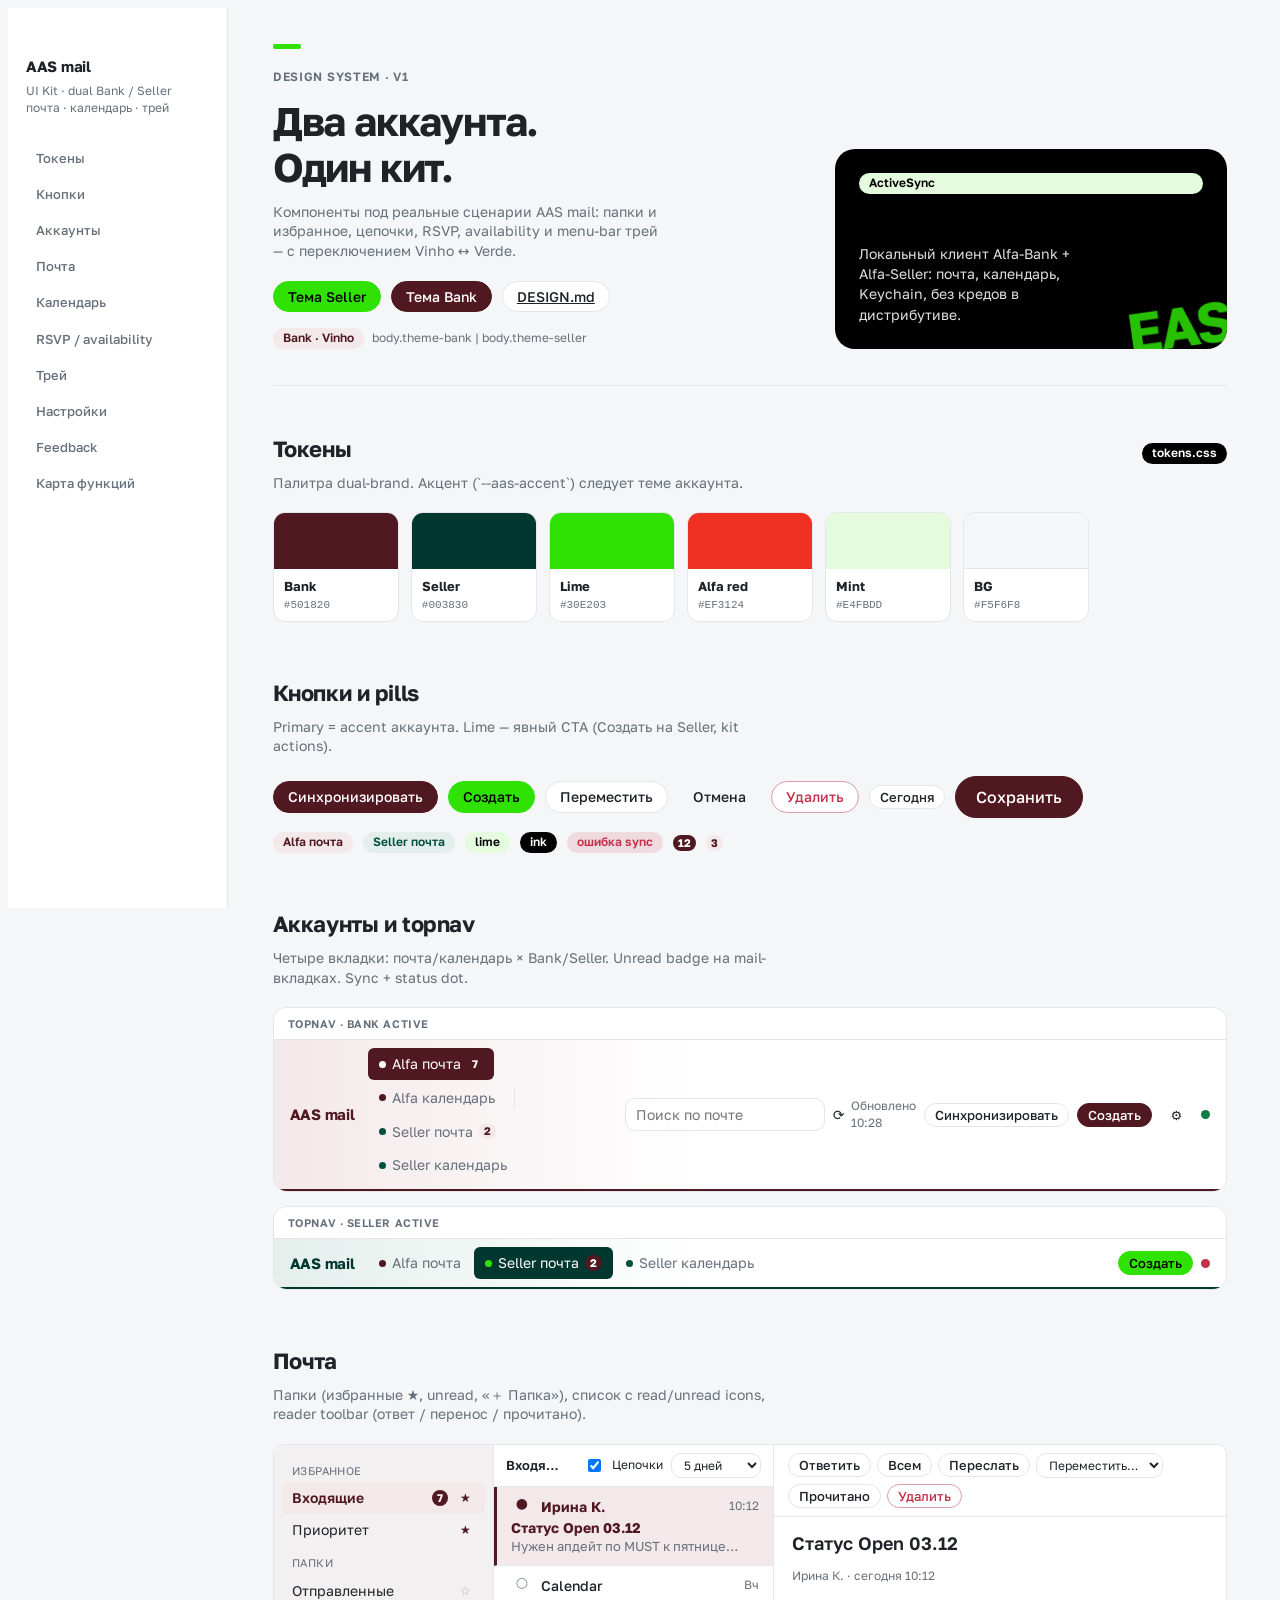
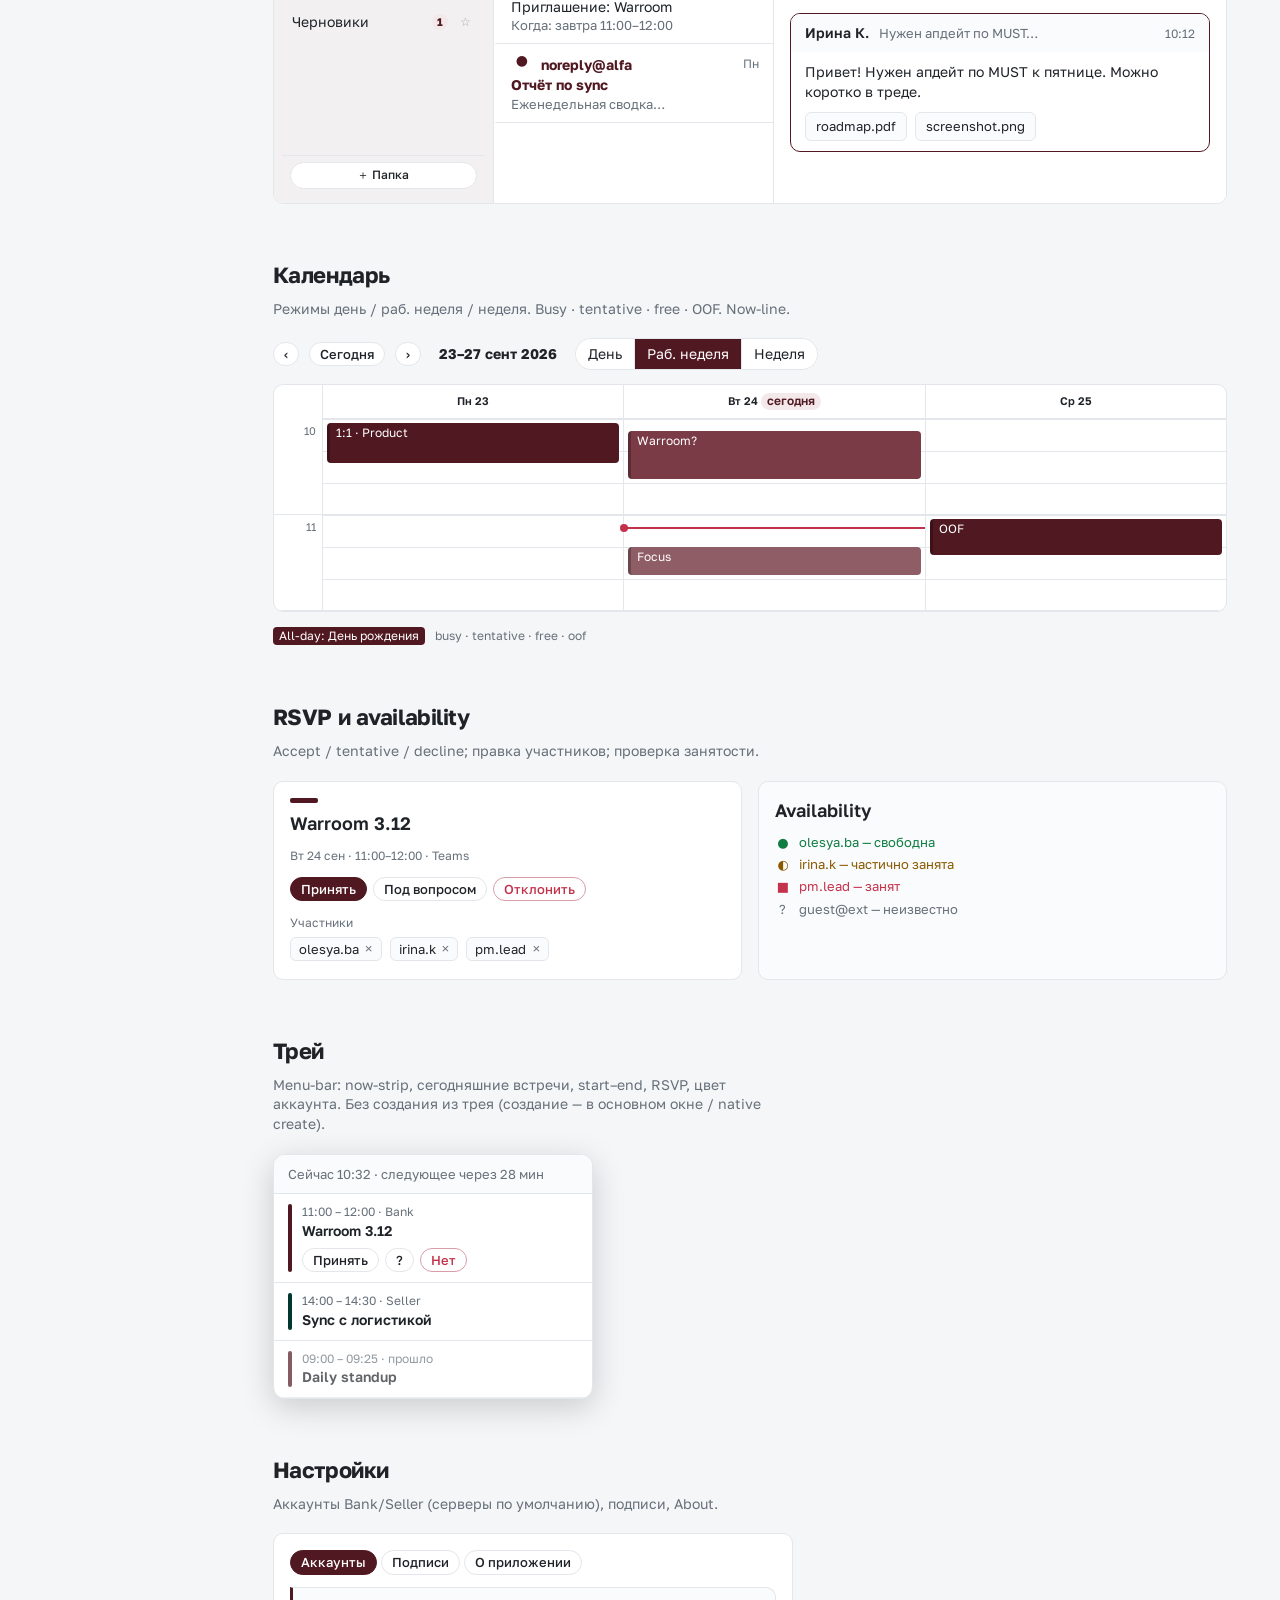
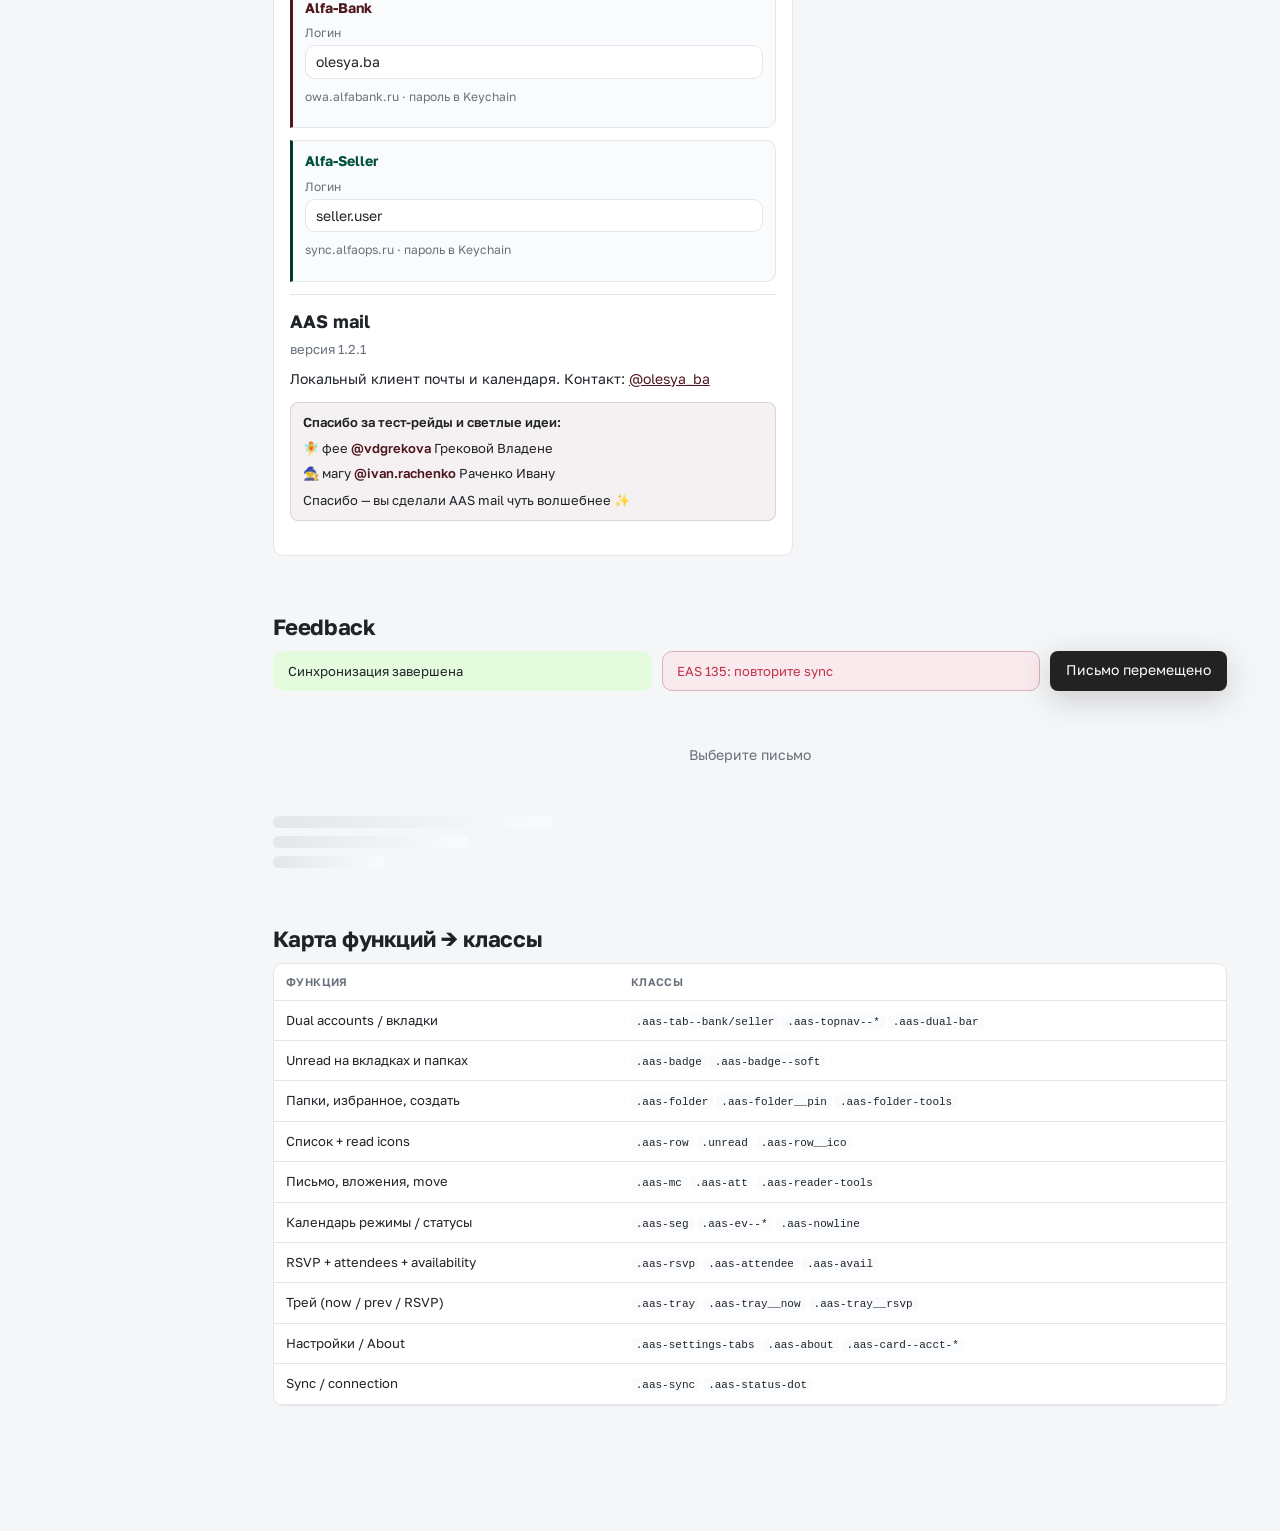
==== web/ui-kit/index.html @ 4a4c957c "Ship 1.2.x features and new-mail notification sound picker. Adds Settings → Почта sound choice (Noti" ====
<!DOCTYPE html>
<html lang="ru">
<head>
  <meta charset="utf-8" />
  <meta name="viewport" content="width=device-width, initial-scale=1" />
  <title>AAS mail · UI Kit</title>
  <link rel="preconnect" href="https://fonts.googleapis.com" />
  <link rel="preconnect" href="https://fonts.gstatic.com" crossorigin />
  <link href="https://fonts.googleapis.com/css2?family=Golos+Text:wght@400;500;600;700&display=swap" rel="stylesheet" />
  <link rel="stylesheet" href="tokens.css" />
  <link rel="stylesheet" href="components.css" />
  <style>
    .kit { min-height: 100vh; }
    .kit-shell {
      display: grid;
      grid-template-columns: 220px 1fr;
      min-height: 100vh;
    }
    .kit-side {
      position: sticky;
      top: 0;
      height: 100vh;
      padding: 28px 18px;
      border-right: 1px solid var(--aas-line);
      background: var(--aas-panel);
      overflow-y: auto;
    }
    .kit-side__meta {
      font-size: 12px;
      color: var(--aas-muted);
      margin: 6px 0 24px;
      line-height: 1.4;
    }
    .kit-nav { display: flex; flex-direction: column; gap: 2px; }
    .kit-nav a {
      display: block;
      padding: 8px 10px;
      border-radius: 8px;
      text-decoration: none;
      font-size: 13px;
      font-weight: 500;
      color: var(--aas-muted);
    }
    .kit-nav a:hover { background: var(--aas-panel-2); color: var(--aas-text); }
    .kit-main {
      padding: 36px clamp(18px, 3.5vw, 48px) 72px;
      max-width: 1120px;
    }
    .kit-hero {
      margin-bottom: 48px;
      padding-bottom: 36px;
      border-bottom: 1px solid var(--aas-line);
    }
    .kit-hero__grid {
      display: grid;
      grid-template-columns: 1.15fr 0.85fr;
      gap: 32px;
      align-items: end;
    }
    .kit-hero__lead {
      max-width: 44ch;
      color: var(--aas-muted);
      margin: 12px 0 20px;
    }
    .kit-hero__actions { display: flex; flex-wrap: wrap; gap: 10px; }
    .kit-hero__panel {
      background: var(--aas-ink);
      color: #fff;
      border-radius: 20px;
      padding: 24px;
      min-height: 200px;
      display: flex;
      flex-direction: column;
      justify-content: space-between;
      position: relative;
      overflow: hidden;
    }
    .kit-hero__panel::after {
      content: "EAS";
      position: absolute;
      right: -4px;
      bottom: -16px;
      font-size: 56px;
      font-weight: 700;
      letter-spacing: -0.05em;
      color: var(--aas-lime);
      opacity: 0.85;
      transform: rotate(-8deg);
      pointer-events: none;
    }
    .kit-hero__panel p {
      margin: 0;
      max-width: 24ch;
      position: relative;
      z-index: 1;
      color: rgb(255 255 255 / 88%);
      font-size: 14px;
      line-height: 1.45;
    }
    .kit-theme {
      display: flex;
      gap: 8px;
      align-items: center;
      margin-top: 16px;
      flex-wrap: wrap;
    }
    .kit-section {
      margin-bottom: 56px;
      scroll-margin-top: 20px;
    }
    .kit-section__head {
      display: flex;
      align-items: baseline;
      gap: 12px;
      margin-bottom: 8px;
      flex-wrap: wrap;
    }
    .kit-section__head .aas-h2 { flex: 1; }
    .kit-lead {
      color: var(--aas-muted);
      margin: 0 0 20px;
      max-width: 58ch;
      font-size: 14px;
    }
    .kit-swatches {
      display: grid;
      grid-template-columns: repeat(auto-fill, minmax(120px, 1fr));
      gap: 12px;
    }
    .kit-swatch {
      border: 1px solid var(--aas-line);
      border-radius: 12px;
      overflow: hidden;
      background: var(--aas-panel);
    }
    .kit-swatch__chip { height: 56px; }
    .kit-swatch__meta { padding: 8px 10px; font-size: 12px; }
    .kit-swatch__meta strong { display: block; font-size: 13px; }
    .kit-swatch__meta span { color: var(--aas-muted); font-family: var(--aas-font-mono); font-size: 11px; }
    .kit-row {
      display: flex;
      flex-wrap: wrap;
      gap: 10px;
      align-items: center;
      margin-bottom: 14px;
    }
    .kit-demo {
      border: 1px solid var(--aas-line);
      border-radius: 14px;
      overflow: hidden;
      background: var(--aas-bg);
    }
    .kit-demo__label {
      padding: 8px 14px;
      font-size: 11px;
      font-weight: 600;
      letter-spacing: 0.05em;
      text-transform: uppercase;
      color: var(--aas-muted);
      background: var(--aas-panel);
      border-bottom: 1px solid var(--aas-line);
    }
    .kit-demo__body { padding: 0; }
    .kit-grid-2 {
      display: grid;
      grid-template-columns: 1fr 1fr;
      gap: 16px;
    }
    .kit-cal-fake {
      display: grid;
      grid-template-columns: 48px 1fr 1fr 1fr;
      gap: 0;
      min-height: 160px;
      background: var(--aas-panel);
      border: 1px solid var(--aas-line);
      border-radius: 10px;
      overflow: hidden;
      font-size: 11px;
    }
    .kit-cal-fake .h {
      padding: 8px;
      text-align: center;
      border-bottom: 1px solid var(--aas-line);
      border-left: 1px solid var(--aas-line);
      font-weight: 600;
    }
    .kit-cal-fake .gutter {
      color: var(--aas-muted);
      text-align: right;
      padding: 4px 6px;
      border-bottom: 1px solid var(--aas-line);
    }
    .kit-cal-fake .cell {
      position: relative;
      border-left: 1px solid var(--aas-line);
      border-bottom: 1px solid var(--aas-line);
      background-image: linear-gradient(var(--aas-line) 1px, transparent 1px);
      background-size: 100% 32px;
      min-height: 96px;
      padding: 4px;
    }
    .kit-map {
      width: 100%;
      border-collapse: collapse;
      font-size: 13px;
    }
    .kit-map th,
    .kit-map td {
      text-align: left;
      padding: 10px 12px;
      border-bottom: 1px solid var(--aas-line);
      vertical-align: top;
    }
    .kit-map th { color: var(--aas-muted); font-weight: 600; font-size: 11px; text-transform: uppercase; letter-spacing: 0.04em; }
    .kit-map code {
      font-family: var(--aas-font-mono);
      font-size: 11px;
      background: var(--aas-panel-2);
      padding: 1px 5px;
      border-radius: 4px;
    }
    @media (max-width: 860px) {
      .kit-shell { grid-template-columns: 1fr; }
      .kit-side { position: static; height: auto; border-right: 0; border-bottom: 1px solid var(--aas-line); }
      .kit-hero__grid,
      .kit-grid-2 { grid-template-columns: 1fr; }
    }
  </style>
</head>
<body class="aas-root theme-bank kit" id="root">
  <div class="kit-shell">
    <aside class="kit-side">
      <div class="aas-dual-bar aas-dual-bar--lime" style="margin-bottom:14px;height:6px"></div>
      <strong style="font-size:15px;letter-spacing:-0.02em">AAS mail</strong>
      <p class="kit-side__meta">UI Kit · dual Bank / Seller<br />почта · календарь · трей</p>
      <nav class="kit-nav">
        <a href="#tokens">Токены</a>
        <a href="#buttons">Кнопки</a>
        <a href="#accounts">Аккаунты</a>
        <a href="#mail">Почта</a>
        <a href="#calendar">Календарь</a>
        <a href="#rsvp">RSVP / availability</a>
        <a href="#tray">Трей</a>
        <a href="#settings">Настройки</a>
        <a href="#feedback">Feedback</a>
        <a href="#map">Карта функций</a>
      </nav>
    </aside>

    <main class="kit-main">
      <header class="kit-hero">
        <div class="aas-marker aas-marker--lime"></div>
        <div class="kit-hero__grid">
          <div>
            <p class="aas-eyebrow">Design system · v1</p>
            <h1 class="aas-display">Два аккаунта.<br />Один кит.</h1>
            <p class="kit-hero__lead">
              Компоненты под реальные сценарии AAS mail: папки и избранное,
              цепочки, RSVP, availability и menu-bar трей — с переключением
              Vinho ↔ Verde.
            </p>
            <div class="kit-hero__actions">
              <button type="button" class="aas-btn aas-btn--lime" id="btn-seller">Тема Seller</button>
              <button type="button" class="aas-btn aas-btn--primary" id="btn-bank">Тема Bank</button>
              <a class="aas-btn" href="DESIGN.md">DESIGN.md</a>
            </div>
            <div class="kit-theme">
              <span class="aas-pill aas-pill--bank" id="theme-label">Bank · Vinho</span>
              <span class="aas-caption">body.theme-bank | body.theme-seller</span>
            </div>
          </div>
          <div class="kit-hero__panel">
            <span class="aas-pill aas-pill--lime">ActiveSync</span>
            <p>Локальный клиент Alfa-Bank + Alfa-Seller: почта, календарь, Keychain, без кредов в дистрибутиве.</p>
          </div>
        </div>
      </header>

      <!-- Tokens -->
      <section class="kit-section" id="tokens">
        <div class="kit-section__head">
          <h2 class="aas-h2">Токены</h2>
          <span class="aas-pill aas-pill--ink">tokens.css</span>
        </div>
        <p class="kit-lead">Палитра dual-brand. Акцент (`--aas-accent`) следует теме аккаунта.</p>
        <div class="kit-swatches">
          <div class="kit-swatch"><div class="kit-swatch__chip" style="background:#501820"></div><div class="kit-swatch__meta"><strong>Bank</strong><span>#501820</span></div></div>
          <div class="kit-swatch"><div class="kit-swatch__chip" style="background:#003830"></div><div class="kit-swatch__meta"><strong>Seller</strong><span>#003830</span></div></div>
          <div class="kit-swatch"><div class="kit-swatch__chip" style="background:#30E203"></div><div class="kit-swatch__meta"><strong>Lime</strong><span>#30E203</span></div></div>
          <div class="kit-swatch"><div class="kit-swatch__chip" style="background:#EF3124"></div><div class="kit-swatch__meta"><strong>Alfa red</strong><span>#EF3124</span></div></div>
          <div class="kit-swatch"><div class="kit-swatch__chip" style="background:#E4FBDD"></div><div class="kit-swatch__meta"><strong>Mint</strong><span>#E4FBDD</span></div></div>
          <div class="kit-swatch"><div class="kit-swatch__chip" style="background:#F5F6F8;border-bottom:1px solid var(--aas-line)"></div><div class="kit-swatch__meta"><strong>BG</strong><span>#F5F6F8</span></div></div>
        </div>
      </section>

      <!-- Buttons -->
      <section class="kit-section" id="buttons">
        <div class="kit-section__head">
          <h2 class="aas-h2">Кнопки и pills</h2>
        </div>
        <p class="kit-lead">Primary = accent аккаунта. Lime — явный CTA (Создать на Seller, kit actions).</p>
        <div class="kit-row">
          <button type="button" class="aas-btn aas-btn--primary">Синхронизировать</button>
          <button type="button" class="aas-btn aas-btn--lime">Создать</button>
          <button type="button" class="aas-btn">Переместить</button>
          <button type="button" class="aas-btn aas-btn--ghost">Отмена</button>
          <button type="button" class="aas-btn aas-btn--danger">Удалить</button>
          <button type="button" class="aas-btn aas-btn--sm">Сегодня</button>
          <button type="button" class="aas-btn aas-btn--lg aas-btn--primary">Сохранить</button>
        </div>
        <div class="kit-row">
          <span class="aas-pill aas-pill--bank">Alfa почта</span>
          <span class="aas-pill aas-pill--seller">Seller почта</span>
          <span class="aas-pill aas-pill--lime">lime</span>
          <span class="aas-pill aas-pill--ink">ink</span>
          <span class="aas-pill aas-pill--danger">ошибка sync</span>
          <span class="aas-badge">12</span>
          <span class="aas-badge aas-badge--soft">3</span>
        </div>
      </section>

      <!-- Accounts / topnav -->
      <section class="kit-section" id="accounts">
        <div class="kit-section__head">
          <h2 class="aas-h2">Аккаунты и topnav</h2>
        </div>
        <p class="kit-lead">Четыре вкладки: почта/календарь × Bank/Seller. Unread badge на mail-вкладках. Sync + status dot.</p>
        <div class="kit-demo">
          <div class="kit-demo__label">Topnav · Bank active</div>
          <header class="aas-topnav aas-topnav--bank">
            <h1 class="aas-brand">AAS mail</h1>
            <div class="aas-tabs">
              <button type="button" class="aas-tab aas-tab--bank on"><span class="aas-tab__dot"></span>Alfa почта<span class="aas-badge">7</span></button>
              <button type="button" class="aas-tab aas-tab--bank"><span class="aas-tab__dot"></span>Alfa календарь</button>
              <span class="aas-sep"></span>
              <button type="button" class="aas-tab aas-tab--seller"><span class="aas-tab__dot"></span>Seller почта<span class="aas-badge aas-badge--soft">2</span></button>
              <button type="button" class="aas-tab aas-tab--seller"><span class="aas-tab__dot"></span>Seller календарь</button>
            </div>
            <span class="aas-spacer"></span>
            <input class="aas-input" type="search" placeholder="Поиск по почте" style="max-width:200px" />
            <span class="aas-sync"><span class="aas-sync__ic">⟳</span><span class="aas-sync__txt">Обновлено 10:28</span></span>
            <button type="button" class="aas-btn aas-btn--sm">Синхронизировать</button>
            <button type="button" class="aas-btn aas-btn--primary aas-btn--sm">Создать</button>
            <button type="button" class="aas-btn aas-btn--ghost aas-btn--sm" title="Настройки">⚙</button>
            <span class="aas-status-dot aas-status-dot--ok" title="OK"></span>
          </header>
        </div>
        <div class="kit-demo" style="margin-top:14px">
          <div class="kit-demo__label">Topnav · Seller active</div>
          <header class="aas-topnav aas-topnav--seller">
            <h1 class="aas-brand" style="color:var(--aas-seller)">AAS mail</h1>
            <div class="aas-tabs">
              <button type="button" class="aas-tab aas-tab--bank"><span class="aas-tab__dot"></span>Alfa почта</button>
              <button type="button" class="aas-tab aas-tab--seller on"><span class="aas-tab__dot"></span>Seller почта<span class="aas-badge">2</span></button>
              <button type="button" class="aas-tab aas-tab--seller"><span class="aas-tab__dot"></span>Seller календарь</button>
            </div>
            <span class="aas-spacer"></span>
            <button type="button" class="aas-btn aas-btn--lime aas-btn--sm">Создать</button>
            <span class="aas-status-dot aas-status-dot--err" title="Err"></span>
          </header>
        </div>
      </section>

      <!-- Mail shell -->
      <section class="kit-section" id="mail">
        <div class="kit-section__head">
          <h2 class="aas-h2">Почта</h2>
        </div>
        <p class="kit-lead">Папки (избранные ★, unread, «＋ Папка»), список с read/unread icons, reader toolbar (ответ / перенос / прочитано).</p>
        <div class="aas-shell">
          <div class="aas-shell__body">
            <nav class="aas-folders" style="display:flex;flex-direction:column">
              <div class="aas-folder-sec">Избранное</div>
              <div class="aas-folder on">
                <span class="aas-folder__name">Входящие</span>
                <span class="aas-badge">7</span>
                <button type="button" class="aas-folder__pin on" title="Избранное">★</button>
              </div>
              <div class="aas-folder">
                <span class="aas-folder__name">Приоритет</span>
                <button type="button" class="aas-folder__pin on">★</button>
              </div>
              <div class="aas-folder-sec">Папки</div>
              <div class="aas-folder">
                <span class="aas-folder__name">Отправленные</span>
                <button type="button" class="aas-folder__pin">☆</button>
              </div>
              <div class="aas-folder">
                <span class="aas-folder__name">Черновики</span>
                <span class="aas-badge aas-badge--soft">1</span>
                <button type="button" class="aas-folder__pin">☆</button>
              </div>
              <div class="aas-spacer"></div>
              <div class="aas-folder-tools">
                <button type="button" class="aas-btn">＋ Папка</button>
              </div>
            </nav>
            <div class="aas-shell__list">
              <div class="aas-listbar">
                <span class="aas-listbar__title">Входящие</span>
                <span class="aas-spacer"></span>
                <label class="aas-chk" style="font-size:12px"><input type="checkbox" checked /> Цепочки</label>
                <select class="aas-select" style="width:auto;padding:3px 8px;font-size:12px">
                  <option>5 дней</option>
                  <option>2 недели</option>
                </select>
              </div>
              <div class="aas-row unread on">
                <div class="aas-row__top">
                  <span class="aas-row__ico" title="Непрочитано">●</span>
                  <span class="aas-row__from">Ирина К.</span>
                  <span class="aas-row__date">10:12</span>
                </div>
                <div class="aas-row__subj">Статус Open 03.12</div>
                <div class="aas-row__prev">Нужен апдейт по MUST к пятнице…</div>
              </div>
              <div class="aas-row">
                <div class="aas-row__top">
                  <span class="aas-row__ico" title="Прочитано">○</span>
                  <span class="aas-row__from">Calendar</span>
                  <span class="aas-row__date">Вч</span>
                </div>
                <div class="aas-row__subj">Приглашение: Warroom</div>
                <div class="aas-row__prev">Когда: завтра 11:00–12:00</div>
              </div>
              <div class="aas-row unread">
                <div class="aas-row__top">
                  <span class="aas-row__ico">●</span>
                  <span class="aas-row__from">noreply@alfa</span>
                  <span class="aas-row__date">Пн</span>
                </div>
                <div class="aas-row__subj">Отчёт по sync</div>
                <div class="aas-row__prev">Еженедельная сводка…</div>
              </div>
            </div>
            <div class="aas-shell__reader">
              <div class="aas-reader-tools">
                <button type="button" class="aas-btn aas-btn--sm">Ответить</button>
                <button type="button" class="aas-btn aas-btn--sm">Всем</button>
                <button type="button" class="aas-btn aas-btn--sm">Переслать</button>
                <select class="aas-select" style="width:auto;padding:3px 8px;font-size:12px">
                  <option>Переместить…</option>
                  <option>Архив</option>
                </select>
                <button type="button" class="aas-btn aas-btn--sm">Прочитано</button>
                <button type="button" class="aas-btn aas-btn--danger aas-btn--sm">Удалить</button>
              </div>
              <div style="padding:14px 18px 6px">
                <h3 class="aas-h3">Статус Open 03.12</h3>
                <p class="aas-caption">Ирина К. · сегодня 10:12</p>
              </div>
              <div class="aas-mc unread" style="margin:10px 16px">
                <div class="aas-mc__head">
                  <span class="aas-mc__who">Ирина К.</span>
                  <span class="aas-mc__snip">Нужен апдейт по MUST…</span>
                  <span class="aas-mc__when">10:12</span>
                </div>
                <div style="padding:10px 14px;font-size:14px;line-height:1.45">
                  Привет! Нужен апдейт по MUST к пятнице. Можно коротко в треде.
                  <div style="margin-top:10px;display:flex;gap:8px;flex-wrap:wrap">
                    <a class="aas-att" href="#">roadmap.pdf</a>
                    <a class="aas-att" href="#">screenshot.png</a>
                  </div>
                </div>
              </div>
            </div>
          </div>
        </div>
      </section>

      <!-- Calendar -->
      <section class="kit-section" id="calendar">
        <div class="kit-section__head">
          <h2 class="aas-h2">Календарь</h2>
        </div>
        <p class="kit-lead">Режимы день / раб. неделя / неделя. Busy · tentative · free · OOF. Now-line.</p>
        <div class="kit-row">
          <button type="button" class="aas-btn aas-btn--sm">‹</button>
          <button type="button" class="aas-btn aas-btn--sm">Сегодня</button>
          <button type="button" class="aas-btn aas-btn--sm">›</button>
          <strong style="margin:0 8px">23–27 сент 2026</strong>
          <div class="aas-seg">
            <button type="button">День</button>
            <button type="button" class="on">Раб. неделя</button>
            <button type="button">Неделя</button>
          </div>
        </div>
        <div class="kit-cal-fake">
          <div></div>
          <div class="h">Пн 23</div>
          <div class="h">Вт 24 <span class="aas-pill aas-pill--bank" style="padding:0 6px">сегодня</span></div>
          <div class="h">Ср 25</div>
          <div class="gutter">10</div>
          <div class="cell"><div class="aas-ev" style="height:40px">1:1 · Product</div></div>
          <div class="cell"><div class="aas-ev aas-ev--tentative" style="height:48px;margin-top:8px">Warroom?</div></div>
          <div class="cell"></div>
          <div class="gutter">11</div>
          <div class="cell"></div>
          <div class="cell" style="position:relative">
            <div class="aas-nowline" style="top:12px;position:absolute;left:0;right:0"></div>
            <div class="aas-ev aas-ev--free" style="height:28px;margin-top:28px">Focus</div>
          </div>
          <div class="cell"><div class="aas-ev aas-ev--oof" style="height:36px">OOF</div></div>
        </div>
        <div class="kit-row" style="margin-top:14px">
          <span class="aas-chip">All-day: День рождения</span>
          <span class="aas-caption">busy · tentative · free · oof</span>
        </div>
      </section>

      <!-- RSVP -->
      <section class="kit-section" id="rsvp">
        <div class="kit-section__head">
          <h2 class="aas-h2">RSVP и availability</h2>
        </div>
        <p class="kit-lead">Accept / tentative / decline; правка участников; проверка занятости.</p>
        <div class="kit-grid-2">
          <div class="aas-card">
            <span class="aas-marker"></span>
            <h3 class="aas-h3" style="margin-bottom:8px">Warroom 3.12</h3>
            <p class="aas-caption" style="margin-bottom:12px">Вт 24 сен · 11:00–12:00 · Teams</p>
            <div class="aas-rsvp">
              <button type="button" class="aas-btn aas-btn--sm on">Принять</button>
              <button type="button" class="aas-btn aas-btn--sm">Под вопросом</button>
              <button type="button" class="aas-btn aas-btn--danger aas-btn--sm">Отклонить</button>
            </div>
            <div style="margin-top:14px">
              <span class="aas-label">Участники</span>
              <span class="aas-attendee">olesya.ba<button type="button" aria-label="Убрать">×</button></span>
              <span class="aas-attendee">irina.k<button type="button">×</button></span>
              <span class="aas-attendee">pm.lead<button type="button">×</button></span>
            </div>
          </div>
          <div class="aas-card aas-card--surface">
            <h3 class="aas-h3" style="margin-bottom:10px">Availability</h3>
            <div class="aas-avail">
              <div class="aas-avail__row aas-avail--ok"><span class="aas-avail__ico">●</span> olesya.ba — свободна</div>
              <div class="aas-avail__row aas-avail--warn"><span class="aas-avail__ico">◐</span> irina.k — частично занята</div>
              <div class="aas-avail__row aas-avail--bad"><span class="aas-avail__ico">■</span> pm.lead — занят</div>
              <div class="aas-avail__row aas-avail--unk"><span class="aas-avail__ico">?</span> guest@ext — неизвестно</div>
            </div>
          </div>
        </div>
      </section>

      <!-- Tray -->
      <section class="kit-section" id="tray">
        <div class="kit-section__head">
          <h2 class="aas-h2">Трей</h2>
        </div>
        <p class="kit-lead">Menu-bar: now-strip, сегодняшние встречи, start–end, RSVP, цвет аккаунта. Без создания из трея (создание — в основном окне / native create).</p>
        <div class="aas-tray">
          <div class="aas-tray__now">Сейчас 10:32 · следующее через 28 мин</div>
          <div class="aas-tray__item">
            <div class="aas-tray__bar aas-tray__bar--bank"></div>
            <div>
              <div class="aas-tray__time">11:00 – 12:00 · Bank</div>
              <div class="aas-tray__title">Warroom 3.12</div>
              <div class="aas-tray__rsvp">
                <button type="button" class="aas-btn aas-btn--sm">Принять</button>
                <button type="button" class="aas-btn aas-btn--sm">?</button>
                <button type="button" class="aas-btn aas-btn--danger aas-btn--sm">Нет</button>
              </div>
            </div>
          </div>
          <div class="aas-tray__item">
            <div class="aas-tray__bar aas-tray__bar--seller"></div>
            <div>
              <div class="aas-tray__time">14:00 – 14:30 · Seller</div>
              <div class="aas-tray__title">Sync с логистикой</div>
            </div>
          </div>
          <div class="aas-tray__item" style="opacity:.7">
            <div class="aas-tray__bar aas-tray__bar--bank"></div>
            <div>
              <div class="aas-tray__time">09:00 – 09:25 · прошло</div>
              <div class="aas-tray__title">Daily standup</div>
            </div>
          </div>
        </div>
      </section>

      <!-- Settings -->
      <section class="kit-section" id="settings">
        <div class="kit-section__head">
          <h2 class="aas-h2">Настройки</h2>
        </div>
        <p class="kit-lead">Аккаунты Bank/Seller (серверы по умолчанию), подписи, About.</p>
        <div class="aas-card" style="max-width:520px">
          <div class="aas-settings-tabs">
            <button type="button" class="aas-btn aas-btn--sm on">Аккаунты</button>
            <button type="button" class="aas-btn aas-btn--sm">Подписи</button>
            <button type="button" class="aas-btn aas-btn--sm">О приложении</button>
          </div>
          <div class="aas-card aas-card--acct-bank" style="padding:10px 12px;margin-bottom:12px">
            <div class="aas-acct-title">Alfa-Bank</div>
            <div class="aas-field">
              <label class="aas-label">Логин</label>
              <input class="aas-input" value="olesya.ba" readonly />
            </div>
            <p class="aas-hint">owa.alfabank.ru · пароль в Keychain</p>
          </div>
          <div class="aas-card aas-card--acct-seller" style="padding:10px 12px;margin-bottom:12px">
            <div class="aas-acct-title">Alfa-Seller</div>
            <div class="aas-field">
              <label class="aas-label">Логин</label>
              <input class="aas-input" value="seller.user" readonly />
            </div>
            <p class="aas-hint">sync.alfaops.ru · пароль в Keychain</p>
          </div>
          <div class="aas-about" style="border-top:1px solid var(--aas-line);padding-top:14px">
            <div class="aas-about__title">AAS mail</div>
            <div class="aas-about__ver">версия 1.2.1</div>
            <p style="margin:0;font-size:14px">Локальный клиент почты и календаря. Контакт: <a href="#" style="color:var(--aas-accent)">@olesya_ba</a></p>
            <div class="aas-about__thanks">
              <div class="aas-about__thanks-head">Спасибо за тест-рейды и светлые идеи:</div>
              <ul class="aas-about__thanks-list">
                <li>🧚 фее <span class="aas-about__handle">@vdgrekova</span> Грековой Владене</li>
                <li>🧙 магу <span class="aas-about__handle">@ivan.rachenko</span> Раченко Ивану</li>
              </ul>
              <div class="aas-about__thanks-out">Спасибо — вы сделали AAS mail чуть волшебнее ✨</div>
            </div>
          </div>
        </div>
      </section>

      <!-- Feedback -->
      <section class="kit-section" id="feedback">
        <div class="kit-section__head">
          <h2 class="aas-h2">Feedback</h2>
        </div>
        <div class="kit-row" style="align-items:stretch">
          <div class="aas-alert aas-alert--ok" style="flex:1">Синхронизация завершена</div>
          <div class="aas-alert aas-alert--err" style="flex:1">EAS 135: повторите sync</div>
          <div class="aas-toast">Письмо перемещено</div>
        </div>
        <div class="aas-empty">Выберите письмо</div>
        <div style="display:flex;flex-direction:column;gap:8px;max-width:280px;margin-top:12px">
          <div class="aas-skeleton"></div>
          <div class="aas-skeleton" style="width:70%"></div>
          <div class="aas-skeleton" style="width:40%"></div>
        </div>
      </section>

      <!-- Map -->
      <section class="kit-section" id="map">
        <div class="kit-section__head">
          <h2 class="aas-h2">Карта функций → классы</h2>
        </div>
        <div class="aas-card" style="padding:0;overflow:auto">
          <table class="kit-map">
            <thead>
              <tr><th>Функция</th><th>Классы</th></tr>
            </thead>
            <tbody>
              <tr><td>Dual accounts / вкладки</td><td><code>.aas-tab--bank/seller</code> <code>.aas-topnav--*</code> <code>.aas-dual-bar</code></td></tr>
              <tr><td>Unread на вкладках и папках</td><td><code>.aas-badge</code> <code>.aas-badge--soft</code></td></tr>
              <tr><td>Папки, избранное, создать</td><td><code>.aas-folder</code> <code>.aas-folder__pin</code> <code>.aas-folder-tools</code></td></tr>
              <tr><td>Список + read icons</td><td><code>.aas-row</code> <code>.unread</code> <code>.aas-row__ico</code></td></tr>
              <tr><td>Письмо, вложения, move</td><td><code>.aas-mc</code> <code>.aas-att</code> <code>.aas-reader-tools</code></td></tr>
              <tr><td>Календарь режимы / статусы</td><td><code>.aas-seg</code> <code>.aas-ev--*</code> <code>.aas-nowline</code></td></tr>
              <tr><td>RSVP + attendees + availability</td><td><code>.aas-rsvp</code> <code>.aas-attendee</code> <code>.aas-avail</code></td></tr>
              <tr><td>Трей (now / prev / RSVP)</td><td><code>.aas-tray</code> <code>.aas-tray__now</code> <code>.aas-tray__rsvp</code></td></tr>
              <tr><td>Настройки / About</td><td><code>.aas-settings-tabs</code> <code>.aas-about</code> <code>.aas-card--acct-*</code></td></tr>
              <tr><td>Sync / connection</td><td><code>.aas-sync</code> <code>.aas-status-dot</code></td></tr>
            </tbody>
          </table>
        </div>
      </section>
    </main>
  </div>

  <script>
    const root = document.getElementById('root');
    const label = document.getElementById('theme-label');
    function setTheme(seller) {
      root.classList.toggle('theme-seller', seller);
      root.classList.toggle('theme-bank', !seller);
      root.classList.toggle('green', seller);
      label.textContent = seller ? 'Seller · Verde + lime' : 'Bank · Vinho';
      label.className = seller ? 'aas-pill aas-pill--seller' : 'aas-pill aas-pill--bank';
    }
    document.getElementById('btn-seller').onclick = () => setTheme(true);
    document.getElementById('btn-bank').onclick = () => setTheme(false);
  </script>
</body>
</html>
---- web/ui-kit/tokens.css ----
/* AAS mail — design tokens
   Dual brand: Alfa-Bank (Vinho) · Alfa-Seller (Verde + lime CTA) */

:root {
  color-scheme: light;  /* native controls (selects, date pickers, scrollbars) follow the theme */
  /* Canvas */
  --aas-bg: #f5f6f8;
  --aas-panel: #ffffff;
  --aas-panel-2: #fafbfc;
  --aas-line: #e3e6ea;
  --aas-line-strong: #cfd4da;
  --aas-text: #1f2328;
  --aas-muted: #66707a;
  --aas-on-accent: #ffffff;
  --aas-warning-text: #8a5a00;
  --aas-cat-lift: 0%;

  /* Bank — Vinho */
  --aas-bank: #501820;
  --aas-bank-bg: #f3e8ea;
  --aas-bank-mid: #8a4a55;
  --aas-bank-soft: #b07a82;
  --aas-bank-fill: #501820;   /* fills: tabs, buttons */
  --aas-bank-ink: #501820;    /* brand as text/icon on panels */

  /* Seller — Verde + Альфа-Селлер lime */
  --aas-seller: #003830;
  --aas-seller-bg: #e4efec;
  --aas-seller-mid: #2a5c4a;
  --aas-seller-soft: #6a9a88;
  --aas-seller-fill: #003830;
  --aas-seller-ink: #00503f;
  --aas-lime: #30e203;
  --aas-lime-hover: #28c402;
  --aas-ink: #000000;
  --aas-alfa-red: #ef3124;
  --aas-mint: #e4fbdd;

  /* Semantic */
  --aas-danger: #c4314b;
  --aas-ok: #107c41;
  --aas-warning: #ffb020;

  /* Active account (default = Bank) */
  --aas-accent: var(--aas-bank-fill);
  --aas-accent-text: var(--aas-bank-ink);
  --aas-accent-bg: var(--aas-bank-bg);
  --aas-unread: var(--aas-bank-ink);
  --aas-busy: var(--aas-bank);
  --aas-tent: var(--aas-bank-mid);
  --aas-free: var(--aas-bank-soft);
  --aas-oof: var(--aas-bank);

  /* Type */
  --aas-font: "Golos Text", -apple-system, BlinkMacSystemFont, "Segoe UI", system-ui, sans-serif;
  --aas-font-mono: ui-monospace, "SF Mono", Menlo, Consolas, monospace;
  --aas-t-xs: 0.75rem;
  --aas-t-sm: 0.8125rem;
  --aas-t-md: 0.875rem;
  --aas-t-lg: 1rem;
  --aas-t-xl: 1.125rem;
  --aas-t-2xl: 1.375rem;
  --aas-lh: 1.4;

  /* Radius */
  --aas-r-sm: 6px;
  --aas-r-md: 10px;
  --aas-r-control: 10px;  /* form fields */
  --aas-r-lg: 14px;
  --aas-r-pill: 999px;

  /* Space */
  --aas-s-1: 4px;
  --aas-s-2: 8px;
  --aas-s-3: 12px;
  --aas-s-4: 16px;
  --aas-s-5: 24px;

  /* Motion / elevation */
  --aas-ease: cubic-bezier(0.16, 1, 0.3, 1);
  --aas-dur: 180ms;
  --aas-shadow: 0 8px 32px rgb(0 0 0 / 18%);
  --aas-focus-ring: 0 0 0 3px color-mix(in srgb, var(--aas-accent) 35%, transparent);

  /* Legacy aliases used by app shell */
  --bg: var(--aas-bg);
  --panel: var(--aas-panel);
  --panel2: var(--aas-panel-2);
  --line: var(--aas-line);
  --text: var(--aas-text);
  --muted: var(--aas-muted);
  --accent: var(--aas-accent);
  --accent-bg: var(--aas-accent-bg);
  --unread: var(--aas-unread);
  --danger: var(--aas-danger);
  --ok: var(--aas-ok);
  --busy: var(--aas-busy);
  --tent: var(--aas-tent);
  --free: var(--aas-free);
  --oof: var(--aas-oof);
  --shadow: var(--aas-shadow);
}

/* Account themes: each account maps the shared roles onto its brand.
   --aas-accent        fill (buttons, active tab, badges) — text on it is --aas-on-accent
   --aas-accent-text   the brand colour used AS text/icons on panels (links, active folder)
   Keeping the two apart is what makes dark mode readable: a fill must stay dark
   under white text, while brand-coloured text must turn light on a dark panel. */
body.theme-bank,
body:not(.green):not(.theme-seller) {
  --aas-accent: var(--aas-bank-fill);
  --aas-accent-text: var(--aas-bank-ink);
  --aas-accent-bg: var(--aas-bank-bg);
  --aas-unread: var(--aas-bank-ink);
  --aas-busy: #501820;
  --aas-tent: #7a3a46;
  --aas-free: #8f5d66;
  --aas-oof: var(--aas-bank-fill);
}

body.theme-seller,
body.green {
  --aas-accent: var(--aas-seller-fill);
  --aas-accent-text: var(--aas-seller-ink);
  --aas-accent-bg: var(--aas-seller-bg);
  --aas-unread: var(--aas-seller-ink);
  --aas-busy: #003830;
  --aas-tent: #2a5c4a;
  --aas-free: #3f7564;
  --aas-oof: var(--aas-bank-fill);
}

/* Dark palette — one definition, two triggers: the Settings choice «Тёмная»
   (data-theme="dark") and «Как в системе» (no data-theme) following macOS.
   Style BA looks use their own data-theme=* and must not inherit this block.
   Every text/fill pair here is ≥ 4.5:1 (WCAG AA). */
:root[data-theme="dark"] {
    color-scheme: dark;
    --aas-bg: #181a1d;
    --aas-panel: #212428;
    --aas-panel-2: #1c1f22;
    --aas-line: #33383e;
    --aas-line-strong: #454b52;
    --aas-text: #e6e8ea;
    --aas-muted: #9aa3ac;
    --aas-danger: #ff8a9c;
    --aas-ok: #5cc98b;
    --aas-warning-text: #ffc857;
    --aas-shadow: 0 8px 32px rgb(0 0 0 / 50%);
    --aas-bank-fill: #8c2f3d;
    --aas-bank-ink: #f2a7b1;
    --aas-bank-bg: #3a2227;
    --aas-seller-fill: #1e6b57;
    --aas-seller-ink: #6fd6b8;
    --aas-seller-bg: #16312a;
    --aas-cat-lift: 55%;
}
:root[data-theme="dark"] body.theme-bank,
:root[data-theme="dark"] body:not(.green):not(.theme-seller) {
    --aas-busy: #7a2a36;
    --aas-tent: #6e3b45;
    --aas-free: #5d4a4e;
}
:root[data-theme="dark"] body.theme-seller,
:root[data-theme="dark"] body.green {
    --aas-busy: #1d5c4c;
    --aas-tent: #2f5a4c;
    --aas-free: #3a5550;
}

@media (prefers-color-scheme: dark) {
/* Only when theme = system (no data-theme). Forced light/dark/Style BA set their own. */
:root:not([data-theme]) {
    color-scheme: dark;
    --aas-bg: #181a1d;
    --aas-panel: #212428;
    --aas-panel-2: #1c1f22;
    --aas-line: #33383e;
    --aas-line-strong: #454b52;
    --aas-text: #e6e8ea;
    --aas-muted: #9aa3ac;
    --aas-danger: #ff8a9c;
    --aas-ok: #5cc98b;
    --aas-warning-text: #ffc857;
    --aas-shadow: 0 8px 32px rgb(0 0 0 / 50%);
    --aas-bank-fill: #8c2f3d;
    --aas-bank-ink: #f2a7b1;
    --aas-bank-bg: #3a2227;
    --aas-seller-fill: #1e6b57;
    --aas-seller-ink: #6fd6b8;
    --aas-seller-bg: #16312a;
    --aas-cat-lift: 55%;
}
:root:not([data-theme]) body.theme-bank,
:root:not([data-theme]) body:not(.green):not(.theme-seller) {
    --aas-busy: #7a2a36;
    --aas-tent: #6e3b45;
    --aas-free: #5d4a4e;
}
:root:not([data-theme]) body.theme-seller,
:root:not([data-theme]) body.green {
    --aas-busy: #1d5c4c;
    --aas-tent: #2f5a4c;
    --aas-free: #3a5550;
}
}

/* ——— StylesBA looks (Documents/StylesBA/theme-blocks) ———
   Each palette has dark + light. Bank → block accent; Seller → teal/green. */

/* Navy + Orange — dark: navy #092634 + coral #EF6E42 */
:root[data-theme="navy-orange"] {
    color-scheme: dark;
    --aas-bg: #092634;
    --aas-panel: #183340;
    --aas-panel-2: #0d2c3a;
    --aas-line: #3e545f;
    --aas-line-strong: #4a636e;
    --aas-text: #f9f9f9;
    --aas-muted: #8d9aa0;
    --aas-on-accent: #0a0a0a;
    --aas-danger: #ff8a9c;
    --aas-ok: #5cb88a;
    --aas-warning-text: #e8b86d;
    --aas-shadow: 0 8px 32px rgb(0 0 0 / 50%);
    --aas-cat-lift: 40%;
    --aas-bank: #ef6e42;
    --aas-bank-fill: #ef6e42;
    --aas-bank-ink: #f58a66;
    --aas-bank-bg: #3a2a28;
    --aas-bank-mid: #ef6e42;
    --aas-bank-soft: #8d6a5c;
    --aas-seller-fill: #2a8f72;
    --aas-seller-ink: #7dceb0;
    --aas-seller-bg: #16382f;
}
:root[data-theme="navy-orange"] body.theme-bank,
:root[data-theme="navy-orange"] body:not(.green):not(.theme-seller) {
    --aas-on-accent: #0a0a0a;
    --aas-busy: #ef6e42;
    --aas-tent: #c47a4a;
    --aas-free: #6b8088;
    --aas-oof: #004e72;
}
:root[data-theme="navy-orange"] body.theme-seller,
:root[data-theme="navy-orange"] body.green {
    --aas-on-accent: #ffffff;
    --aas-busy: #2a8f72;
    --aas-tent: #4a7a6a;
    --aas-free: #5a7068;
    --aas-oof: #ef6e42;
}

/* Navy + Orange — light */
:root[data-theme="navy-orange-light"] {
    color-scheme: light;
    --aas-bg: #f9f9f9;
    --aas-panel: #ffffff;
    --aas-panel-2: #f3f4f5;
    --aas-line: #ced3d6;
    --aas-line-strong: #b8c0c4;
    --aas-text: #092634;
    --aas-muted: #75858d;
    --aas-on-accent: #0a0a0a;
    --aas-danger: #c4314b;
    --aas-ok: #107c41;
    --aas-warning-text: #8a5a00;
    --aas-shadow: 0 8px 32px rgb(9 38 52 / 14%);
    --aas-cat-lift: 0%;
    --aas-bank: #ef6e42;
    --aas-bank-fill: #ef6e42;
    --aas-bank-ink: #c44e28;
    --aas-bank-bg: #fdeee8;
    --aas-bank-mid: #ef6e42;
    --aas-bank-soft: #c49080;
    --aas-seller-fill: #003830;
    --aas-seller-ink: #00503f;
    --aas-seller-bg: #e4efec;
}
:root[data-theme="navy-orange-light"] body.theme-bank,
:root[data-theme="navy-orange-light"] body:not(.green):not(.theme-seller) {
    --aas-on-accent: #0a0a0a;
    --aas-busy: #ef6e42;
    --aas-tent: #c47a4a;
    --aas-free: #8d9aa0;
    --aas-oof: #004e72;
}
:root[data-theme="navy-orange-light"] body.theme-seller,
:root[data-theme="navy-orange-light"] body.green {
    --aas-on-accent: #ffffff;
    --aas-busy: #003830;
    --aas-tent: #2a5c4a;
    --aas-free: #3f7564;
    --aas-oof: #ef6e42;
}

/* Royal Velvet — dark: velvet + pink #FF80BF */
:root[data-theme="royal-velvet"] {
    color-scheme: dark;
    --aas-bg: #1d1e26;
    --aas-panel: #21222c;
    --aas-panel-2: #14141b;
    --aas-line: #414558;
    --aas-line-strong: #52566a;
    --aas-text: #f8f8f2;
    --aas-muted: #a8a8a0;
    --aas-on-accent: #21222c;
    --aas-danger: #ff80bf;
    --aas-ok: #8aff80;
    --aas-warning-text: #ffca80;
    --aas-shadow: 0 8px 32px rgb(0 0 0 / 55%);
    --aas-cat-lift: 35%;
    --aas-bank: #ff80bf;
    --aas-bank-fill: #ff80bf;
    --aas-bank-ink: #ff9fce;
    --aas-bank-bg: #3a2a35;
    --aas-bank-mid: #ff80bf;
    --aas-bank-soft: #a87898;
    --aas-seller-fill: #5cb85c;
    --aas-seller-ink: #8aff80;
    --aas-seller-bg: #1e2e22;
}
:root[data-theme="royal-velvet"] body.theme-bank,
:root[data-theme="royal-velvet"] body:not(.green):not(.theme-seller) {
    --aas-on-accent: #21222c;
    --aas-busy: #ff80bf;
    --aas-tent: #c490a8;
    --aas-free: #6a6a70;
    --aas-oof: #ffff80;
}
:root[data-theme="royal-velvet"] body.theme-seller,
:root[data-theme="royal-velvet"] body.green {
    --aas-on-accent: #14141b;
    --aas-busy: #5cb85c;
    --aas-tent: #6a9a6a;
    --aas-free: #5a6a5a;
    --aas-oof: #ff80bf;
}

/* Royal Velvet — light: soft cream + pink #D94F9A */
:root[data-theme="royal-velvet-light"] {
    color-scheme: light;
    --aas-bg: #f8f8f2;
    --aas-panel: #ffffff;
    --aas-panel-2: #f0f0ea;
    --aas-line: #e0e0d8;
    --aas-line-strong: #c8c8c0;
    --aas-text: #21222c;
    --aas-muted: #6a6a70;
    --aas-on-accent: #f8f8f2;
    --aas-danger: #c4314b;
    --aas-ok: #107c41;
    --aas-warning-text: #8a5a00;
    --aas-shadow: 0 8px 32px rgb(33 34 44 / 12%);
    --aas-cat-lift: 0%;
    --aas-bank: #d94f9a;
    --aas-bank-fill: #d94f9a;
    --aas-bank-ink: #b0387a;
    --aas-bank-bg: #ffe8f3;
    --aas-bank-mid: #d94f9a;
    --aas-bank-soft: #c490a8;
    --aas-seller-fill: #2a5c4a;
    --aas-seller-ink: #1a4a3a;
    --aas-seller-bg: #e4efec;
}
:root[data-theme="royal-velvet-light"] body.theme-bank,
:root[data-theme="royal-velvet-light"] body:not(.green):not(.theme-seller) {
    --aas-on-accent: #f8f8f2;
    --aas-busy: #d94f9a;
    --aas-tent: #c490a8;
    --aas-free: #8a8a90;
    --aas-oof: #21222c;
}
:root[data-theme="royal-velvet-light"] body.theme-seller,
:root[data-theme="royal-velvet-light"] body.green {
    --aas-on-accent: #ffffff;
    --aas-busy: #2a5c4a;
    --aas-tent: #3f7564;
    --aas-free: #6a9a88;
    --aas-oof: #d94f9a;
}

/* Eclipse + Almond — dark: teal #1A3636 + almond #D6BD98 */
:root[data-theme="eclipse-almond"] {
    color-scheme: dark;
    --aas-bg: #1a3636;
    --aas-panel: #284242;
    --aas-panel-2: #152e2e;
    --aas-line: #43544c;
    --aas-line-strong: #54665c;
    --aas-text: #d6bd98;
    --aas-muted: #8a9a8c;
    --aas-on-accent: #0a0a0a;
    --aas-danger: #e8a0a0;
    --aas-ok: #8ab890;
    --aas-warning-text: #d6bd98;
    --aas-shadow: 0 8px 32px rgb(0 0 0 / 50%);
    --aas-cat-lift: 35%;
    --aas-bank: #d6bd98;
    --aas-bank-fill: #d6bd98;
    --aas-bank-ink: #e4d0b0;
    --aas-bank-bg: #3a4034;
    --aas-bank-mid: #d6bd98;
    --aas-bank-soft: #8a8070;
    --aas-seller-fill: #677d6a;
    --aas-seller-ink: #a8c4a8;
    --aas-seller-bg: #243830;
}
:root[data-theme="eclipse-almond"] body.theme-bank,
:root[data-theme="eclipse-almond"] body:not(.green):not(.theme-seller) {
    --aas-on-accent: #0a0a0a;
    --aas-busy: #d6bd98;
    --aas-tent: #a09070;
    --aas-free: #677d6a;
    --aas-oof: #40534c;
}
:root[data-theme="eclipse-almond"] body.theme-seller,
:root[data-theme="eclipse-almond"] body.green {
    --aas-on-accent: #ffffff;
    --aas-busy: #677d6a;
    --aas-tent: #54665c;
    --aas-free: #4a5a50;
    --aas-oof: #d6bd98;
}

/* Eclipse + Almond — light: warm almond canvas (softened from raw #D6BD98 bg) */
:root[data-theme="eclipse-almond-light"] {
    color-scheme: light;
    --aas-bg: #f4ebe0;
    --aas-panel: #ffffff;
    --aas-panel-2: #f7f1e8;
    --aas-line: #b4a586;
    --aas-line-strong: #9a8c70;
    --aas-text: #1a3636;
    --aas-muted: #6f7362;
    --aas-on-accent: #0a0a0a;
    --aas-danger: #c4314b;
    --aas-ok: #40534c;
    --aas-warning-text: #6f5a30;
    --aas-shadow: 0 8px 32px rgb(26 54 54 / 12%);
    --aas-cat-lift: 0%;
    --aas-bank: #a89068;
    --aas-bank-fill: #c4a878;
    --aas-bank-ink: #5a4a30;
    --aas-bank-bg: #efe4d4;
    --aas-bank-mid: #a89068;
    --aas-bank-soft: #8a8070;
    --aas-seller-fill: #40534c;
    --aas-seller-ink: #2a3a34;
    --aas-seller-bg: #e4ebe6;
}
:root[data-theme="eclipse-almond-light"] body.theme-bank,
:root[data-theme="eclipse-almond-light"] body:not(.green):not(.theme-seller) {
    --aas-on-accent: #0a0a0a;
    --aas-busy: #c4a878;
    --aas-tent: #a09070;
    --aas-free: #8a9a8c;
    --aas-oof: #40534c;
}
:root[data-theme="eclipse-almond-light"] body.theme-seller,
:root[data-theme="eclipse-almond-light"] body.green {
    --aas-on-accent: #ffffff;
    --aas-busy: #40534c;
    --aas-tent: #677d6a;
    --aas-free: #8a9a8c;
    --aas-oof: #c4a878;
}

@media (prefers-reduced-motion: reduce) {
  :root {
    --aas-dur: 0ms;
  }
}
---- web/ui-kit/components.css ----
/* AAS mail — product components (.aas-*)
   Mapped to: mail · calendar · settings · tray · dual accounts */

*,
*::before,
*::after {
  box-sizing: border-box;
}

.aas-root {
  font-family: var(--aas-font);
  font-size: var(--aas-t-md);
  line-height: var(--aas-lh);
  color: var(--aas-text);
  background: var(--aas-bg);
  -webkit-font-smoothing: antialiased;
}

:focus-visible {
  outline: 2px solid var(--aas-accent-text);
  outline-offset: 2px;
  box-shadow: var(--aas-focus-ring);
}

/* ——— Type ——— */
.aas-display {
  margin: 0;
  font-size: clamp(1.75rem, 4vw, 2.5rem);
  font-weight: 700;
  letter-spacing: -0.03em;
  line-height: 1.15;
}

.aas-h2 {
  margin: 0;
  font-size: var(--aas-t-2xl);
  font-weight: 700;
  letter-spacing: -0.02em;
}

.aas-h3 {
  margin: 0;
  font-size: var(--aas-t-xl);
  font-weight: 600;
}

.aas-caption {
  font-size: var(--aas-t-xs);
  color: var(--aas-muted);
}

.aas-eyebrow {
  font-size: var(--aas-t-xs);
  font-weight: 600;
  letter-spacing: 0.06em;
  text-transform: uppercase;
  color: var(--aas-muted);
}

/* ——— Brand markers ——— */
.aas-dual-bar {
  display: grid;
  grid-template-columns: 1fr 1fr;
  height: 8px;
  width: 100%;
  border-radius: 2px;
  overflow: hidden;
}

.aas-dual-bar__bank { background: var(--aas-bank-fill); }
.aas-dual-bar__seller { background: var(--aas-seller-fill); }

.aas-dual-bar--lime {
  grid-template-columns: 1fr 1fr;
}
.aas-dual-bar--lime .aas-dual-bar__seller { background: var(--aas-lime); }
.aas-dual-bar--lime .aas-dual-bar__bank { background: var(--aas-ink); }

.aas-marker {
  display: block;
  width: 28px;
  height: 5px;
  border-radius: 2px;
  background: var(--aas-accent);
  margin-bottom: var(--aas-s-2);
}

.aas-marker--lime { background: var(--aas-lime); }

/* ——— Buttons ——— */
.aas-btn {
  display: inline-flex;
  align-items: center;
  justify-content: center;
  gap: 6px;
  padding: 5px 14px;
  border: 1px solid var(--aas-line);
  border-radius: var(--aas-r-pill);
  background: var(--aas-panel);
  color: var(--aas-text);
  font: inherit;
  font-weight: 500;
  cursor: pointer;
  transition: background var(--aas-dur) var(--aas-ease),
    border-color var(--aas-dur) var(--aas-ease),
    transform var(--aas-dur) var(--aas-ease);
}

.aas-btn:hover:not(:disabled) {
  background: var(--aas-accent-bg);
  border-color: color-mix(in srgb, var(--aas-accent) 35%, var(--aas-line));
}

.aas-btn:active:not(:disabled) {
  transform: translateY(1px);
}

.aas-btn:disabled {
  opacity: 0.5;
  cursor: default;
}

.aas-btn--primary {
  background: var(--aas-accent);
  border-color: var(--aas-accent-text);
  color: var(--aas-on-accent);
}

.aas-btn--primary:hover:not(:disabled) {
  filter: brightness(1.08);
  background: var(--aas-accent);
  color: var(--aas-on-accent);
}

.aas-btn--lime {
  background: var(--aas-lime);
  border-color: var(--aas-lime);
  color: var(--aas-ink);
}

.aas-btn--lime:hover:not(:disabled) {
  background: var(--aas-lime-hover);
  border-color: var(--aas-lime-hover);
  color: var(--aas-ink);
  filter: none;
}

.aas-btn--danger {
  color: var(--aas-danger);
  border-color: color-mix(in srgb, var(--aas-danger) 40%, var(--aas-line));
}

.aas-btn--ghost {
  border-color: transparent;
  background: transparent;
}

.aas-btn--sm {
  padding: 2px 10px;
  font-size: var(--aas-t-sm);
}

.aas-btn--lg {
  padding: 9px 20px;
  font-size: var(--aas-t-lg);
}

/* ——— Pills / badges ——— */
.aas-pill {
  display: inline-flex;
  align-items: center;
  gap: 4px;
  padding: 2px 10px;
  border-radius: var(--aas-r-pill);
  font-size: var(--aas-t-xs);
  font-weight: 600;
  background: var(--aas-accent-bg);
  color: var(--aas-accent-text);
}

.aas-pill--bank {
  background: var(--aas-bank-bg);
  color: var(--aas-bank-ink);
}

.aas-pill--seller {
  background: var(--aas-seller-bg);
  color: var(--aas-seller-ink);
}

.aas-pill--lime {
  background: var(--aas-mint);
  color: var(--aas-ink);
}

.aas-pill--ink {
  background: var(--aas-ink);
  color: #fff;
}

.aas-pill--danger {
  background: color-mix(in srgb, var(--aas-danger) 14%, transparent);
  color: var(--aas-danger);
}

.aas-badge {
  display: inline-block;
  min-width: 16px;
  padding: 0 5px;
  border-radius: 8px;
  font-size: 11px;
  font-weight: 700;
  line-height: 16px;
  text-align: center;
  background: var(--aas-accent);
  color: var(--aas-on-accent);
}

.aas-badge--soft {
  background: var(--aas-accent-bg);
  color: var(--aas-accent-text);
}

/* ——— Account tabs ——— */
.aas-tabs {
  display: flex;
  flex-wrap: wrap;
  gap: 2px;
  align-items: center;
}

.aas-tab {
  display: inline-flex;
  align-items: center;
  gap: 6px;
  padding: 6px 11px;
  border: 0;
  border-radius: var(--aas-r-sm);
  background: none;
  color: var(--aas-muted);
  font: inherit;
  cursor: pointer;
  white-space: nowrap;
}

.aas-tab__dot {
  width: 7px;
  height: 7px;
  border-radius: 50%;
  flex: none;
}

.aas-tab--bank .aas-tab__dot { background: var(--aas-bank-ink); }
.aas-tab--seller .aas-tab__dot { background: var(--aas-seller-ink); }

.aas-tab--bank.on {
  background: var(--aas-bank-fill);
  color: #fff;
}
.aas-tab--bank.on .aas-tab__dot { background: #fff; }

.aas-tab--seller.on {
  background: var(--aas-seller-fill);
  color: #fff;
}
.aas-tab--seller.on .aas-tab__dot { background: var(--aas-lime); }

.aas-tab:not(.on):hover {
  background: var(--aas-accent-bg);
  color: var(--aas-accent-text);
}

.aas-sep {
  width: 1px;
  height: 20px;
  background: var(--aas-line);
  margin: 0 6px;
}

/* ——— Topnav ——— */
.aas-topnav {
  display: flex;
  flex-wrap: nowrap;
  align-items: center;
  gap: 8px;
  padding: 8px 16px;
  background: var(--aas-panel);
  border-bottom: 2px solid var(--aas-accent);
  min-width: 0;
}

.aas-topnav--bank {
  background: linear-gradient(90deg, var(--aas-bank-bg), var(--aas-panel) 45%);
  border-bottom-color: var(--aas-bank-fill);
}

.aas-topnav--seller {
  background: linear-gradient(90deg, var(--aas-seller-bg), var(--aas-panel) 45%);
  border-bottom-color: var(--aas-seller-fill);
}

.aas-brand {
  margin: 0 6px 0 0;
  font-size: 15px;
  font-weight: 700;
  letter-spacing: -0.02em;
  white-space: nowrap;
  color: var(--aas-accent-text);
}

.aas-status-dot {
  width: 9px;
  height: 9px;
  border-radius: 50%;
  background: var(--aas-muted);
  flex: none;
}

.aas-status-dot--ok { background: var(--aas-ok); }
.aas-status-dot--err { background: var(--aas-danger); }

/* ——— Cards ——— */
.aas-card {
  background: var(--aas-panel);
  border: 1px solid var(--aas-line);
  border-radius: var(--aas-r-md);
  padding: var(--aas-s-4);
}

.aas-card--ink {
  background: var(--aas-ink);
  border-color: var(--aas-ink);
  color: #fff;
  border-radius: 20px;
}

.aas-card--mint {
  background: var(--aas-mint);
  border-color: transparent;
}

.aas-card--surface {
  background: var(--aas-panel-2);
}

.aas-card--acct-bank {
  border-left: 3px solid var(--aas-bank-fill);
  border-radius: 0 var(--aas-r-md) var(--aas-r-md) 0;
  background: var(--aas-panel-2);
}

.aas-card--acct-seller {
  border-left: 3px solid var(--aas-seller-fill);
  border-radius: 0 var(--aas-r-md) var(--aas-r-md) 0;
  background: var(--aas-panel-2);
}

/* ——— Forms ——— */
.aas-field {
  margin-bottom: 10px;
}

.aas-label {
  display: block;
  margin-bottom: 3px;
  font-size: var(--aas-t-xs);
  color: var(--aas-muted);
}

.aas-input,
.aas-select,
.aas-textarea {
  width: 100%;
  padding: 6px 10px;
  border: 1px solid var(--aas-line);
  border-radius: var(--aas-r-control);
  background: var(--aas-panel);
  color: var(--aas-text);
  font: inherit;
}

.aas-textarea {
  min-height: 88px;
  resize: vertical;
}

.aas-input:focus,
.aas-select:focus,
.aas-textarea:focus {
  outline: 2px solid var(--aas-accent-text);
  outline-offset: -1px;
}

.aas-chk {
  display: flex;
  gap: 8px;
  align-items: center;
  color: var(--aas-text);
  font-size: var(--aas-t-md);
  cursor: pointer;
}

.aas-hint {
  margin-top: 3px;
  font-size: var(--aas-t-xs);
  color: var(--aas-muted);
}

/* ——— Folder nav ——— */
.aas-folders {
  width: 220px;
  padding: 8px;
  background: color-mix(in srgb, var(--aas-accent) 5%, var(--aas-panel-2));
  border-right: 1px solid var(--aas-line);
}

.aas-folder-sec {
  padding: 10px 10px 4px;
  font-size: 11px;
  color: var(--aas-muted);
  text-transform: uppercase;
  letter-spacing: 0.04em;
}

.aas-folder {
  display: flex;
  align-items: center;
  gap: 8px;
  padding: 6px 10px;
  border-radius: var(--aas-r-sm);
  cursor: pointer;
}

.aas-folder:hover { background: var(--aas-accent-bg); }
.aas-folder.on {
  background: var(--aas-accent-bg);
  color: var(--aas-accent-text);
  font-weight: 600;
}

.aas-folder__name {
  flex: 1;
  min-width: 0;
  overflow: hidden;
  text-overflow: ellipsis;
  white-space: nowrap;
}

.aas-folder__pin {
  border: 0;
  background: none;
  color: var(--aas-muted);
  padding: 0 4px;
  font-size: 12px;
  opacity: 0.55;
  cursor: pointer;
}

.aas-folder__pin.on,
.aas-folder__pin:hover {
  opacity: 1;
  color: var(--aas-accent-text);
}

/* ——— Mail row ——— */
.aas-row {
  padding: 9px 14px;
  border-bottom: 1px solid var(--aas-line);
  border-left: 3px solid transparent;
  cursor: pointer;
  background: var(--aas-panel);
}

.aas-row:hover { background: var(--aas-panel-2); }
.aas-row.on {
  background: var(--aas-accent-bg);
  border-left-color: var(--aas-accent-text);
}

.aas-row__top {
  display: flex;
  justify-content: space-between;
  gap: 8px;
  align-items: center;
}

.aas-row__from {
  flex: 1;
  min-width: 0;
  font-weight: 500;
  white-space: nowrap;
  overflow: hidden;
  text-overflow: ellipsis;
}

.aas-row.unread .aas-row__from,
.aas-row.unread .aas-row__subj {
  font-weight: 700;
  color: var(--aas-unread);
}

.aas-row__ico {
  flex: none;
  width: 22px;
  height: 22px;
  padding: 0;
  margin: 0;
  border: 0;
  background: transparent;
  font: inherit;
  line-height: 1;
  text-align: center;
  opacity: 0.85;
  cursor: pointer;
  border-radius: 4px;
}
.aas-row__ico:hover { background: var(--aas-accent-bg); opacity: 1; }

.aas-row.unread .aas-row__ico { color: var(--aas-unread); opacity: 1; }
.aas-row:not(.unread) .aas-row__ico { color: var(--aas-muted); }

.aas-row__chk {
  flex: none;
  display: flex;
  align-items: center;
  margin: 0;
  cursor: pointer;
}
.aas-row__chk input { width: auto; margin: 0; accent-color: var(--aas-accent-text); }

.aas-row.sel {
  background: var(--aas-accent-bg);
}

.aas-bulkbar {
  display: flex;
  align-items: center;
  gap: 4px;
  padding: 4px 8px;
  border-bottom: 1px solid var(--aas-line);
  background: var(--aas-panel-2);
  font-size: var(--aas-t-xs);
  min-height: 30px;
}
.aas-bulkbar[hidden] { display: none !important; }
.aas-bulkbar__all {
  display: flex;
  align-items: center;
  margin: 0;
  cursor: pointer;
  padding: 2px;
}
.aas-bulkbar__all input { width: auto; margin: 0; accent-color: var(--aas-accent-text); }
.aas-bulkbar__count {
  color: var(--aas-muted);
  font-variant-numeric: tabular-nums;
  min-width: 0;
}
.aas-bulkbar__spacer { flex: 1; }

.aas-iconbtn {
  flex: none;
  width: 26px;
  height: 26px;
  padding: 0;
  margin: 0;
  border: 1px solid var(--aas-line);
  border-radius: 6px;
  background: var(--aas-panel);
  color: var(--aas-fg, inherit);
  font: inherit;
  font-size: 13px;
  line-height: 1;
  display: inline-flex;
  align-items: center;
  justify-content: center;
  cursor: pointer;
}
.aas-iconbtn:hover { background: var(--aas-accent-bg); border-color: var(--aas-accent-text); }
.aas-iconbtn:disabled { opacity: 0.4; cursor: default; }
.aas-iconbtn--muted { color: var(--aas-muted); }

.aas-row__date {
  color: var(--aas-muted);
  font-size: var(--aas-t-xs);
  white-space: nowrap;
}

.aas-row__subj,
.aas-row__prev {
  white-space: nowrap;
  overflow: hidden;
  text-overflow: ellipsis;
}

.aas-row__prev {
  color: var(--aas-muted);
  font-size: var(--aas-t-sm);
}

/* ——— Conversation card ——— */
.aas-mc {
  margin: 10px 0;
  border: 1px solid var(--aas-line);
  border-radius: var(--aas-r-md);
  overflow: hidden;
  background: var(--aas-panel);
}

.aas-mc.unread { border-color: var(--aas-accent-text); }

.aas-mc__head {
  display: flex;
  gap: 10px;
  align-items: baseline;
  padding: 9px 14px;
  background: var(--aas-panel-2);
  cursor: pointer;
}

.aas-mc__head:hover { background: var(--aas-accent-bg); }

.aas-mc__who {
  font-weight: 600;
  max-width: 45%;
  overflow: hidden;
  text-overflow: ellipsis;
  white-space: nowrap;
}

.aas-mc__snip {
  flex: 1;
  color: var(--aas-muted);
  font-size: var(--aas-t-sm);
  overflow: hidden;
  text-overflow: ellipsis;
  white-space: nowrap;
}

.aas-mc__when {
  color: var(--aas-muted);
  font-size: var(--aas-t-xs);
  white-space: nowrap;
}

.aas-att {
  display: inline-flex;
  gap: 6px;
  align-items: center;
  padding: 4px 10px;
  border: 1px solid var(--aas-line);
  border-radius: var(--aas-r-sm);
  background: var(--aas-panel-2);
  font-size: var(--aas-t-sm);
  text-decoration: none;
  color: var(--aas-text);
}

.aas-att:hover { background: var(--aas-accent-bg); }

/* ——— Segment control (cal mode) ——— */
.aas-seg {
  display: inline-flex;
  border: 1px solid var(--aas-line);
  border-radius: var(--aas-r-pill);
  overflow: hidden;
}

.aas-seg button {
  border: 0;
  border-right: 1px solid var(--aas-line);
  background: var(--aas-panel);
  padding: 5px 12px;
  font: inherit;
  cursor: pointer;
  color: var(--aas-text);
}

.aas-seg button:last-child { border-right: 0; }

.aas-seg button.on {
  background: var(--aas-accent);
  color: var(--aas-on-accent);
}

/* ——— Calendar event ——— */
.aas-ev {
  position: relative;
  border-radius: 4px;
  padding: 2px 6px;
  font-size: 12px;
  color: #fff;
  border-left: 3px solid rgb(0 0 0 / 25%);
  background: var(--aas-busy);
  overflow: hidden;
  cursor: pointer;
}

.aas-ev--tentative { background: var(--aas-tent); }
.aas-ev--free { background: var(--aas-free); }
.aas-ev--oof { background: var(--aas-oof); }

.aas-chip {
  background: var(--aas-accent);
  color: var(--aas-on-accent);
  border-radius: 4px;
  padding: 1px 6px;
  font-size: 12px;
  margin: 1px 0;
  white-space: nowrap;
  overflow: hidden;
  text-overflow: ellipsis;
  cursor: pointer;
}

.aas-nowline {
  height: 2px;
  background: var(--aas-danger);
  position: relative;
}

.aas-nowline::before {
  content: "";
  position: absolute;
  left: -4px;
  top: -3px;
  width: 8px;
  height: 8px;
  border-radius: 50%;
  background: var(--aas-danger);
}

/* ——— Availability ——— */
.aas-avail {
  display: flex;
  flex-direction: column;
  gap: 4px;
  font-size: var(--aas-t-sm);
}

.aas-avail__row {
  display: flex;
  gap: 8px;
  align-items: center;
}

.aas-avail__ico { flex: none; width: 1.2em; text-align: center; }

.aas-avail--ok { color: var(--aas-ok); }
.aas-avail--warn { color: var(--aas-warning-text); }
.aas-avail--bad { color: var(--aas-danger); }
.aas-avail--unk { color: var(--aas-muted); }

/* ——— Feedback ——— */
.aas-alert {
  padding: 10px 14px;
  border-radius: var(--aas-r-md);
  border: 1px solid var(--aas-line);
  background: var(--aas-panel-2);
  font-size: var(--aas-t-sm);
}

.aas-alert--ok {
  background: var(--aas-mint);
  border-color: transparent;
}

.aas-alert--err {
  background: color-mix(in srgb, var(--aas-danger) 10%, var(--aas-panel));
  border-color: color-mix(in srgb, var(--aas-danger) 30%, var(--aas-line));
  color: var(--aas-danger);
}

.aas-toast {
  display: inline-block;
  padding: 9px 16px;
  border-radius: 8px;
  background: #222;
  color: #fff;
  font-size: var(--aas-t-md);
  box-shadow: var(--aas-shadow);
}

/* Error toast: a deep red that keeps white text readable in both themes
   (the dark-mode --aas-danger is a light pink meant for text, not fills). */
.aas-toast--err { background: #b3263e; color: #fff; }

.aas-empty {
  margin: auto;
  padding: 40px;
  text-align: center;
  color: var(--aas-muted);
}

.aas-skeleton {
  height: 12px;
  border-radius: 6px;
  background: linear-gradient(
    90deg,
    var(--aas-line) 0%,
    var(--aas-panel-2) 50%,
    var(--aas-line) 100%
  );
  background-size: 200% 100%;
  animation: aas-shimmer 1.2s var(--aas-ease) infinite;
}

@keyframes aas-shimmer {
  to { background-position: -200% 0; }
}

@media (prefers-reduced-motion: reduce) {
  .aas-skeleton { animation: none; }
}

/* ——— Modal chrome ——— */
.aas-modal {
  background: var(--aas-panel);
  border-radius: var(--aas-r-md);
  box-shadow: var(--aas-shadow);
  padding: 18px;
  width: min(520px, 100%);
  /* Allow people-suggest dropdown to escape the modal box */
  overflow: visible;
}

.aas-modal__acts {
  display: flex;
  gap: 8px;
  justify-content: flex-end;
  margin-top: 14px;
  flex-wrap: wrap;
}

/* ——— People autocomplete (compose / attendees) ——— */
.aas-people {
  position: relative;
}
.aas-people input {
  width: 100%;
}
.aas-people__dd {
  position: fixed;
  z-index: 80;
  max-height: 240px;
  overflow: auto;
  background: var(--aas-panel);
  border: 1px solid var(--aas-line);
  border-radius: 10px;
  box-shadow: var(--aas-shadow);
  padding: 4px;
}
.aas-people__opt {
  display: flex;
  flex-direction: column;
  align-items: flex-start;
  gap: 1px;
  width: 100%;
  text-align: left;
  border: 0;
  background: transparent;
  padding: 7px 10px;
  border-radius: 8px;
  cursor: pointer;
  color: inherit;
  font: inherit;
}
.aas-people__opt:hover,
.aas-people__opt.on {
  background: var(--aas-accent-bg);
}
.aas-people__name {
  font-weight: 600;
  display: flex;
  align-items: center;
  gap: 6px;
}
.aas-people__sub {
  font-size: var(--aas-t-xs);
  color: var(--aas-muted);
}
.aas-people__badge {
  font-size: 10px;
  font-weight: 500;
  color: var(--aas-accent-text);
  background: var(--aas-accent-bg);
  border-radius: 999px;
  padding: 1px 6px;
}
.aas-people__hint {
  padding: 8px 10px;
  color: var(--aas-muted);
  font-size: var(--aas-t-sm);
}

/* ——— Tray strip (menu-bar companion) ——— */
.aas-tray {
  width: 320px;
  background: var(--aas-panel);
  border: 1px solid var(--aas-line);
  border-radius: 12px;
  box-shadow: var(--aas-shadow);
  overflow: hidden;
}

.aas-tray__now {
  padding: 10px 14px;
  background: var(--aas-panel-2);
  border-bottom: 1px solid var(--aas-line);
  font-size: var(--aas-t-sm);
  color: var(--aas-muted);
}

.aas-tray__item {
  display: grid;
  grid-template-columns: 4px 1fr;
  gap: 10px;
  padding: 10px 14px;
  border-bottom: 1px solid var(--aas-line);
  cursor: pointer;
}

.aas-tray__item:hover { background: var(--aas-accent-bg); }

.aas-tray__bar { border-radius: 2px; }
.aas-tray__bar--bank { background: var(--aas-bank-fill); }
.aas-tray__bar--seller { background: var(--aas-seller-fill); }

.aas-tray__time {
  font-size: var(--aas-t-xs);
  color: var(--aas-muted);
}

.aas-tray__title {
  font-weight: 600;
  font-size: var(--aas-t-md);
}

.aas-tray__rsvp {
  display: flex;
  gap: 6px;
  flex-wrap: wrap;
  margin-top: 8px;
}

/* ——— List chrome ——— */
.aas-listbar {
  display: flex;
  gap: 8px;
  align-items: center;
  padding: 8px 12px;
  border-bottom: 1px solid var(--aas-line);
  color: var(--aas-muted);
  font-size: var(--aas-t-sm);
}

.aas-listbar__title {
  font-weight: 600;
  color: var(--aas-text);
  white-space: nowrap;
  overflow: hidden;
  text-overflow: ellipsis;
  max-width: 140px;
}

.aas-reader-tools {
  display: flex;
  gap: 6px;
  flex-wrap: wrap;
  padding: 8px 14px;
  border-bottom: 1px solid var(--aas-line);
  align-items: center;
}

.aas-folder-tools {
  display: flex;
  gap: 4px;
  padding: 6px 8px;
  border-top: 1px solid var(--aas-line);
}

.aas-folder-tools .aas-btn {
  flex: 1;
  font-size: var(--aas-t-xs);
  padding: 4px 6px;
}

/* ——— RSVP / meeting ——— */
.aas-rsvp {
  display: flex;
  gap: 6px;
  flex-wrap: wrap;
}

.aas-rsvp .aas-btn.on {
  background: var(--aas-accent);
  border-color: var(--aas-accent-text);
  color: var(--aas-on-accent);
}

.aas-attendee {
  display: inline-flex;
  gap: 6px;
  align-items: center;
  background: var(--aas-panel-2);
  border: 1px solid var(--aas-line);
  border-radius: var(--aas-r-sm);
  padding: 2px 8px;
  margin: 2px 4px 2px 0;
  font-size: var(--aas-t-sm);
}

.aas-attendee button {
  border: 0;
  background: none;
  color: var(--aas-muted);
  cursor: pointer;
  padding: 0;
  line-height: 1;
}

.aas-attendee button:hover {
  color: var(--aas-danger);
}

/* ——— Sync ——— */
.aas-sync {
  display: inline-flex;
  align-items: center;
  gap: 6px;
}

.aas-sync__ic {
  display: inline-block;
}

.aas-sync.busy .aas-sync__ic {
  animation: aas-spin 1s linear infinite;
}

@keyframes aas-spin {
  to { transform: rotate(360deg); }
}

@media (prefers-reduced-motion: reduce) {
  .aas-sync.busy .aas-sync__ic { animation: none; }
}

.aas-sync__txt {
  color: var(--aas-muted);
  font-size: var(--aas-t-xs);
}

/* ——— Settings ——— */
.aas-settings-tabs {
  display: flex;
  gap: 4px;
  margin: 0 0 12px;
}

.aas-settings-tabs .aas-btn.on {
  background: var(--aas-accent);
  color: var(--aas-on-accent);
  border-color: var(--aas-accent-text);
}

.aas-about {
  padding: 8px 0;
}

.aas-about__title {
  margin: 0 0 6px;
  font-size: var(--aas-t-xl);
  font-weight: 700;
}

.aas-about__ver {
  color: var(--aas-muted);
  font-size: var(--aas-t-sm);
  margin-bottom: 10px;
}

.aas-about__thanks {
  margin: 14px 0 10px;
  padding: 10px 12px;
  border-radius: var(--aas-radius, 8px);
  background: color-mix(in srgb, var(--aas-accent, #ef3124) 6%, transparent);
  border: 1px solid color-mix(in srgb, var(--aas-accent, #ef3124) 14%, transparent);
}

.aas-about__thanks-head {
  font-weight: 600;
  font-size: var(--aas-t-sm);
  margin-bottom: 8px;
}

.aas-about__thanks-list {
  margin: 0 0 8px;
  padding: 0;
  list-style: none;
  display: flex;
  flex-direction: column;
  gap: 6px;
  font-size: var(--aas-t-sm);
  line-height: 1.45;
}

.aas-about__handle {
  color: var(--aas-accent);
  font-weight: 600;
}

.aas-about__thanks-out {
  font-size: var(--aas-t-sm);
  line-height: 1.45;
}

.aas-acct-title {
  font-weight: 700;
  margin-bottom: 8px;
}

.aas-card--acct-bank .aas-acct-title { color: var(--aas-bank-ink); }
.aas-card--acct-seller .aas-acct-title { color: var(--aas-seller-ink); }

/* ——— Layout shells (for kit demos / future shell) ——— */
.aas-shell {
  display: flex;
  flex-direction: column;
  height: 100%;
  min-height: 360px;
  border: 1px solid var(--aas-line);
  border-radius: var(--aas-r-md);
  overflow: hidden;
  background: var(--aas-panel);
}

.aas-shell__body {
  display: flex;
  flex: 1;
  min-height: 0;
}

.aas-shell__list {
  width: 280px;
  flex: none;
  border-right: 1px solid var(--aas-line);
  display: flex;
  flex-direction: column;
  background: var(--aas-panel);
}

.aas-shell__reader {
  flex: 1;
  min-width: 0;
  display: flex;
  flex-direction: column;
  background: var(--aas-panel);
}

.aas-spacer { flex: 1; }
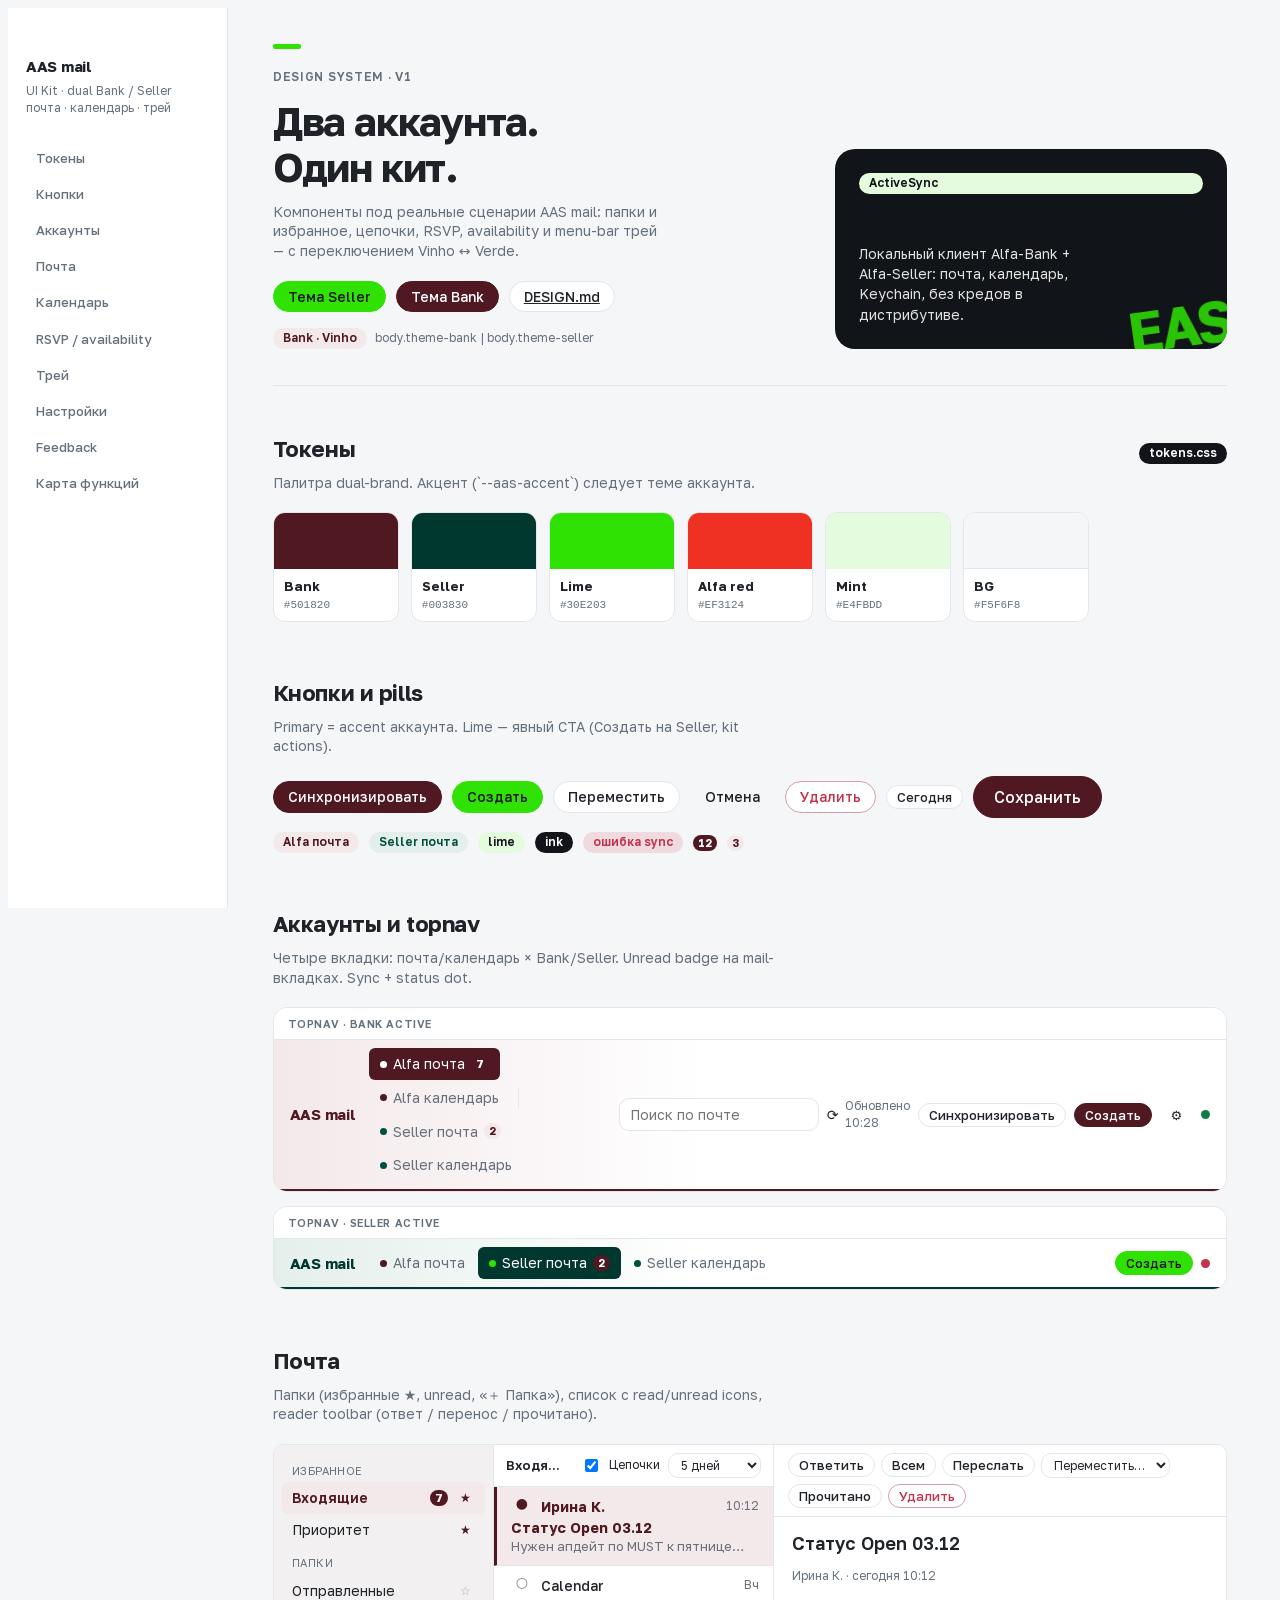
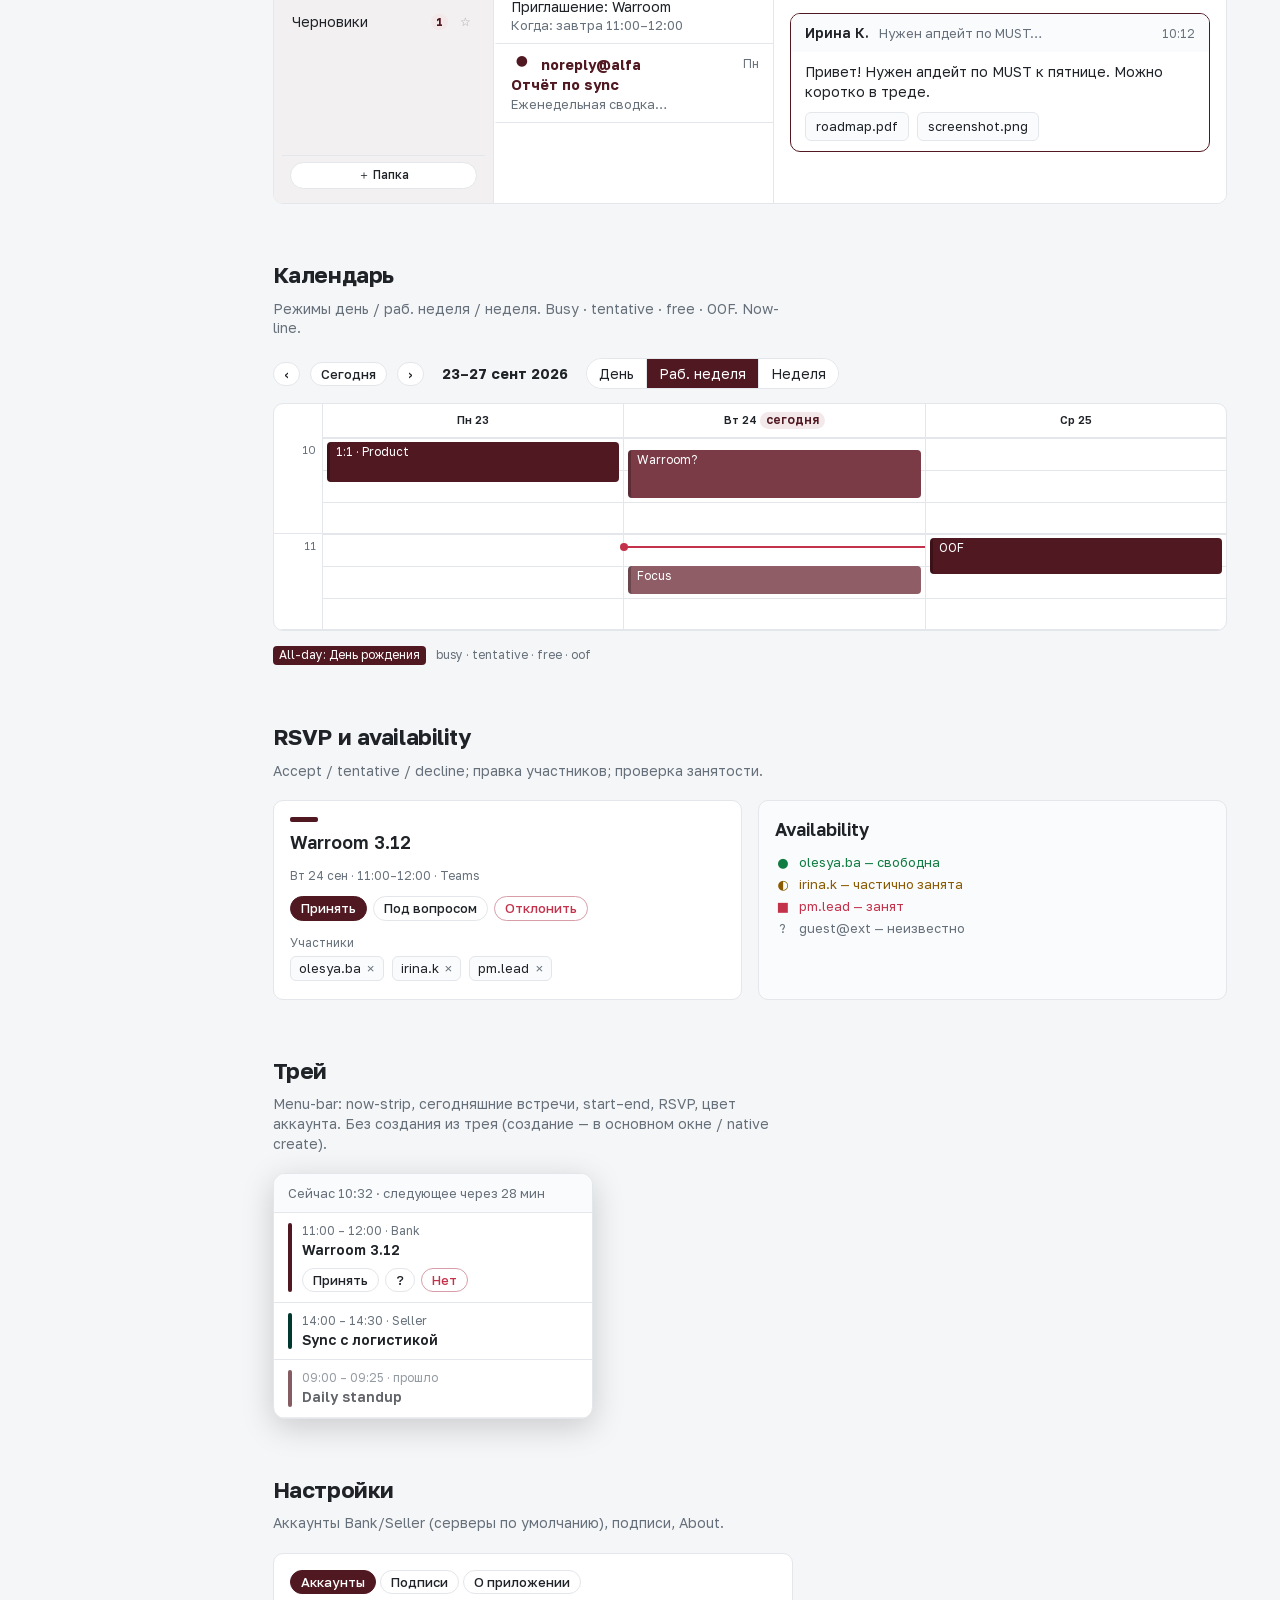
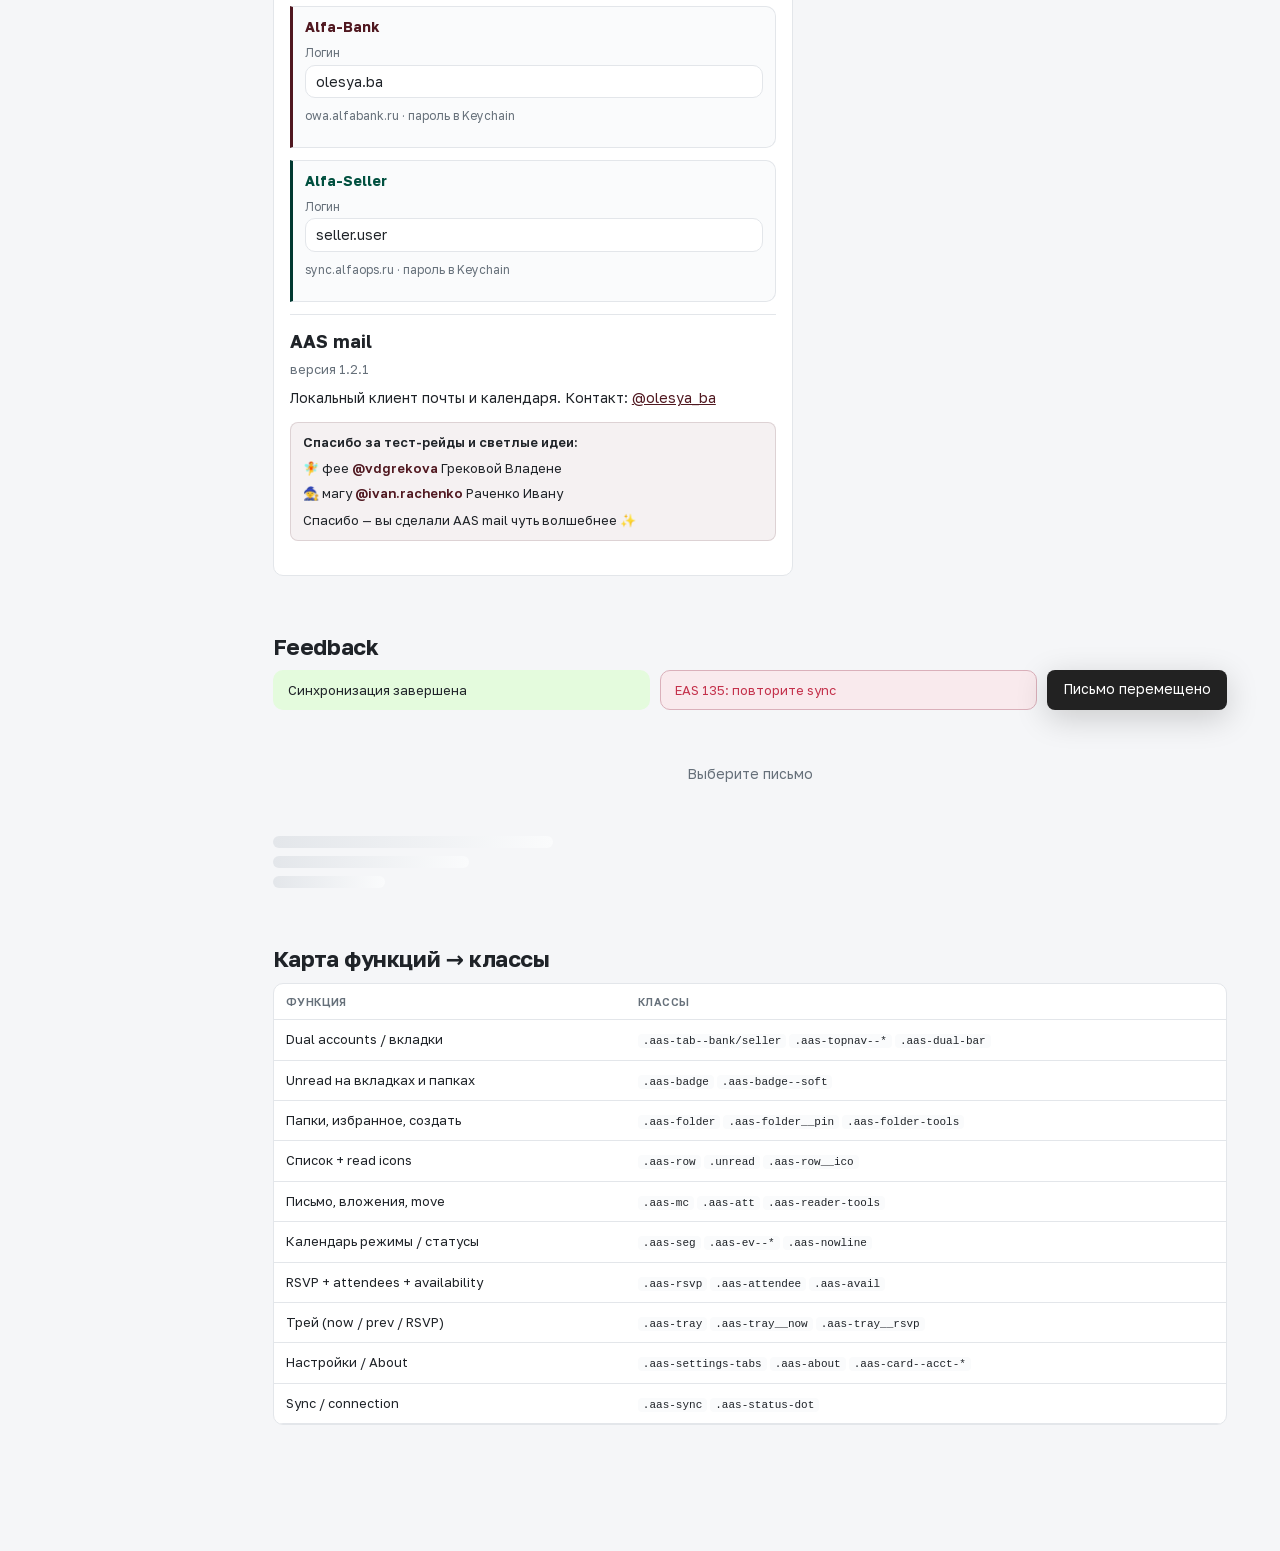
==== commit af579b41: "Ship 1.2.18: auto-sync keeps its interval, narrow windows, threads as one card, bundled font. Auto-s" ====
--- a/web/ui-kit/index.html
+++ b/web/ui-kit/index.html
@@ -4,9 +4,7 @@
   <meta charset="utf-8" />
   <meta name="viewport" content="width=device-width, initial-scale=1" />
   <title>AAS mail · UI Kit</title>
-  <link rel="preconnect" href="https://fonts.googleapis.com" />
-  <link rel="preconnect" href="https://fonts.gstatic.com" crossorigin />
-  <link href="https://fonts.googleapis.com/css2?family=Golos+Text:wght@400;500;600;700&display=swap" rel="stylesheet" />
+  <link rel="stylesheet" href="fonts.css" /><!-- Golos Text, bundled: no request leaves the Mac -->
   <link rel="stylesheet" href="tokens.css" />
   <link rel="stylesheet" href="components.css" />
   <style>
--- a/web/ui-kit/fonts.css
+++ b/web/ui-kit/fonts.css
@@ -0,0 +1,35 @@
+/* Golos Text (SIL Open Font License 1.1, see fonts/OFL.txt), bundled so the app never
+ * fetches fonts from the internet: works offline / behind the bank VPN and sends
+ * nothing to Google. One variable-weight file per script subset covers 400–700. */
+@font-face {
+  font-family: "Golos Text";
+  font-style: normal;
+  font-weight: 400 700;
+  font-display: swap;
+  src: url("fonts/golos-text-cyrillic-ext.woff2") format("woff2");
+  unicode-range: U+0460-052F, U+1C80-1C8A, U+20B4, U+2DE0-2DFF, U+A640-A69F, U+FE2E-FE2F;
+}
+@font-face {
+  font-family: "Golos Text";
+  font-style: normal;
+  font-weight: 400 700;
+  font-display: swap;
+  src: url("fonts/golos-text-cyrillic.woff2") format("woff2");
+  unicode-range: U+0301, U+0400-045F, U+0490-0491, U+04B0-04B1, U+2116;
+}
+@font-face {
+  font-family: "Golos Text";
+  font-style: normal;
+  font-weight: 400 700;
+  font-display: swap;
+  src: url("fonts/golos-text-latin-ext.woff2") format("woff2");
+  unicode-range: U+0100-02BA, U+02BD-02C5, U+02C7-02CC, U+02CE-02D7, U+02DD-02FF, U+0304, U+0308, U+0329, U+1D00-1DBF, U+1E00-1E9F, U+1EF2-1EFF, U+2020, U+20A0-20AB, U+20AD-20C0, U+2113, U+2C60-2C7F, U+A720-A7FF;
+}
+@font-face {
+  font-family: "Golos Text";
+  font-style: normal;
+  font-weight: 400 700;
+  font-display: swap;
+  src: url("fonts/golos-text-latin.woff2") format("woff2");
+  unicode-range: U+0000-00FF, U+0131, U+0152-0153, U+02BB-02BC, U+02C6, U+02DA, U+02DC, U+0304, U+0308, U+0329, U+2000-206F, U+20AC, U+2122, U+2191, U+2193, U+2212, U+2215, U+FEFF, U+FFFD;
+}
--- a/web/ui-kit/tokens.css
+++ b/web/ui-kit/tokens.css
@@ -32,7 +32,7 @@
   --aas-seller-ink: #00503f;
   --aas-lime: #30e203;
   --aas-lime-hover: #28c402;
-  --aas-ink: #000000;
+  --aas-ink: #111418;
   --aas-alfa-red: #ef3124;
   --aas-mint: #e4fbdd;
 
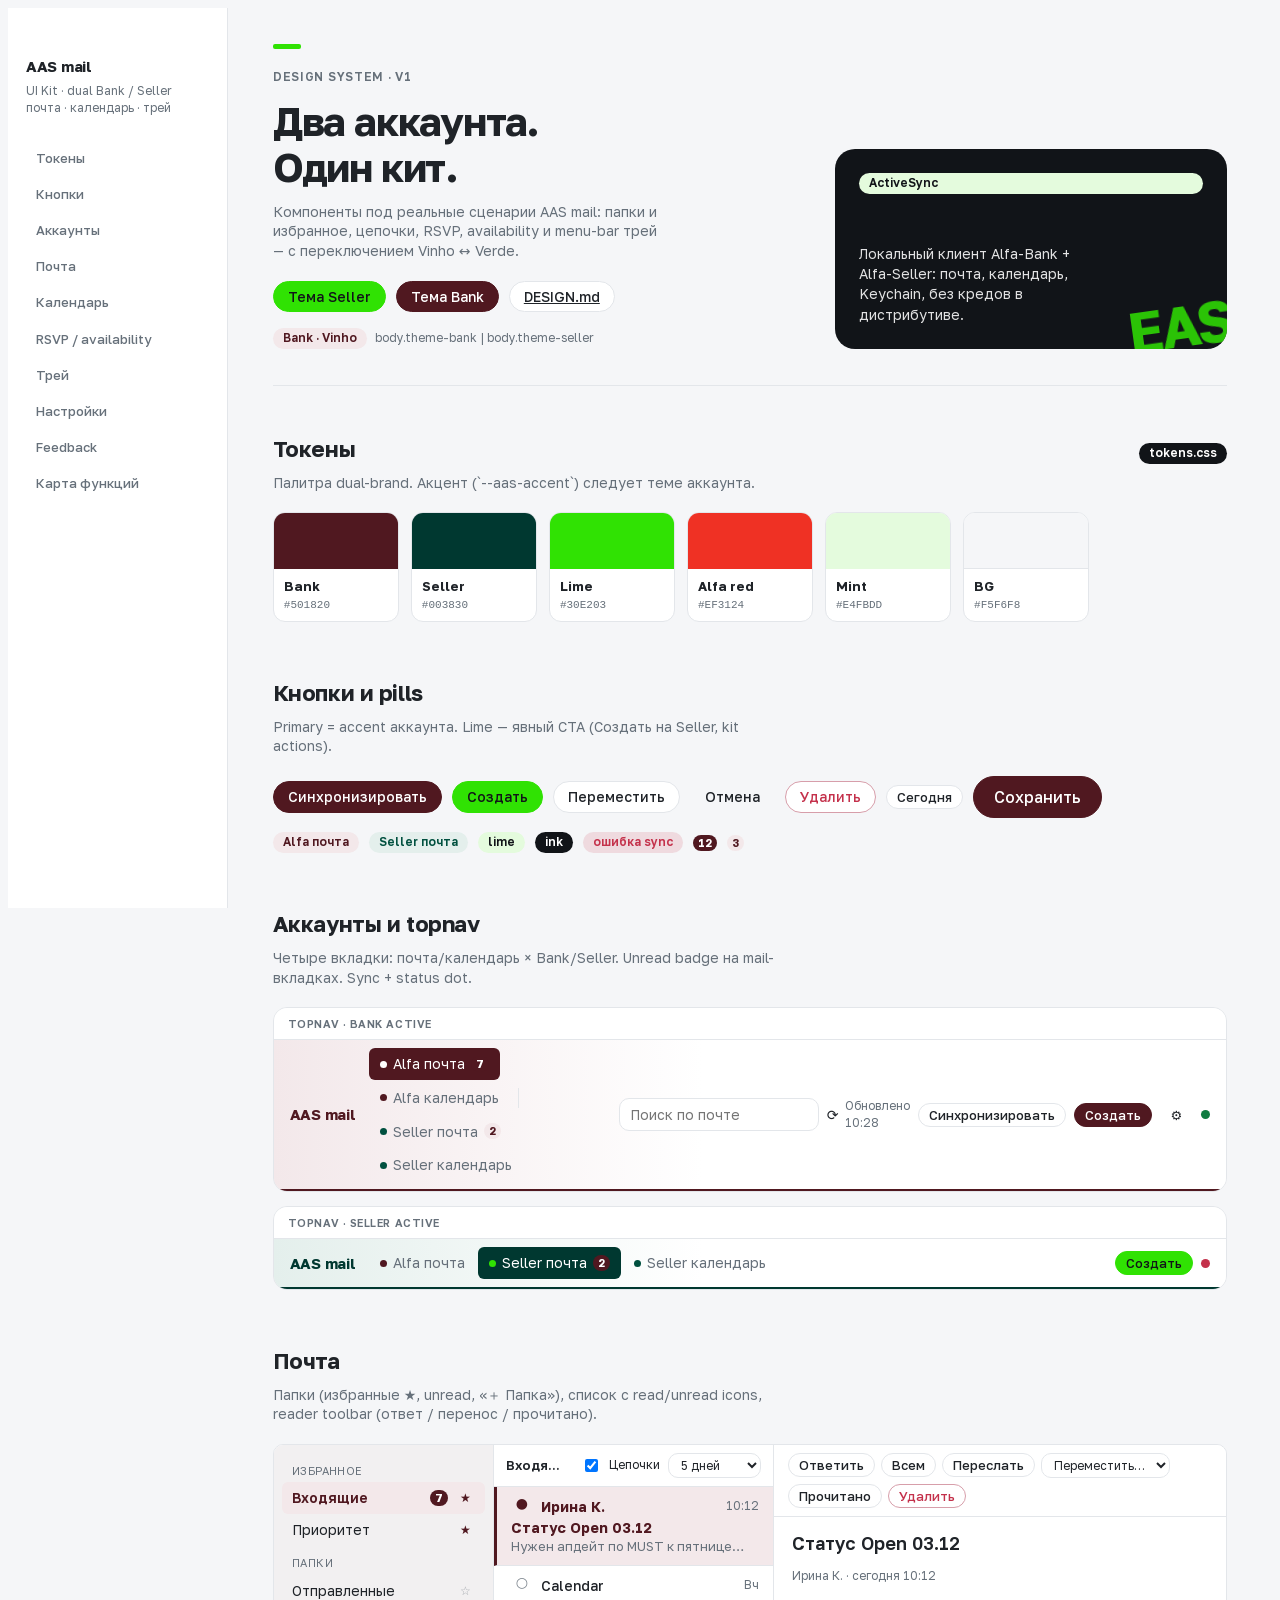
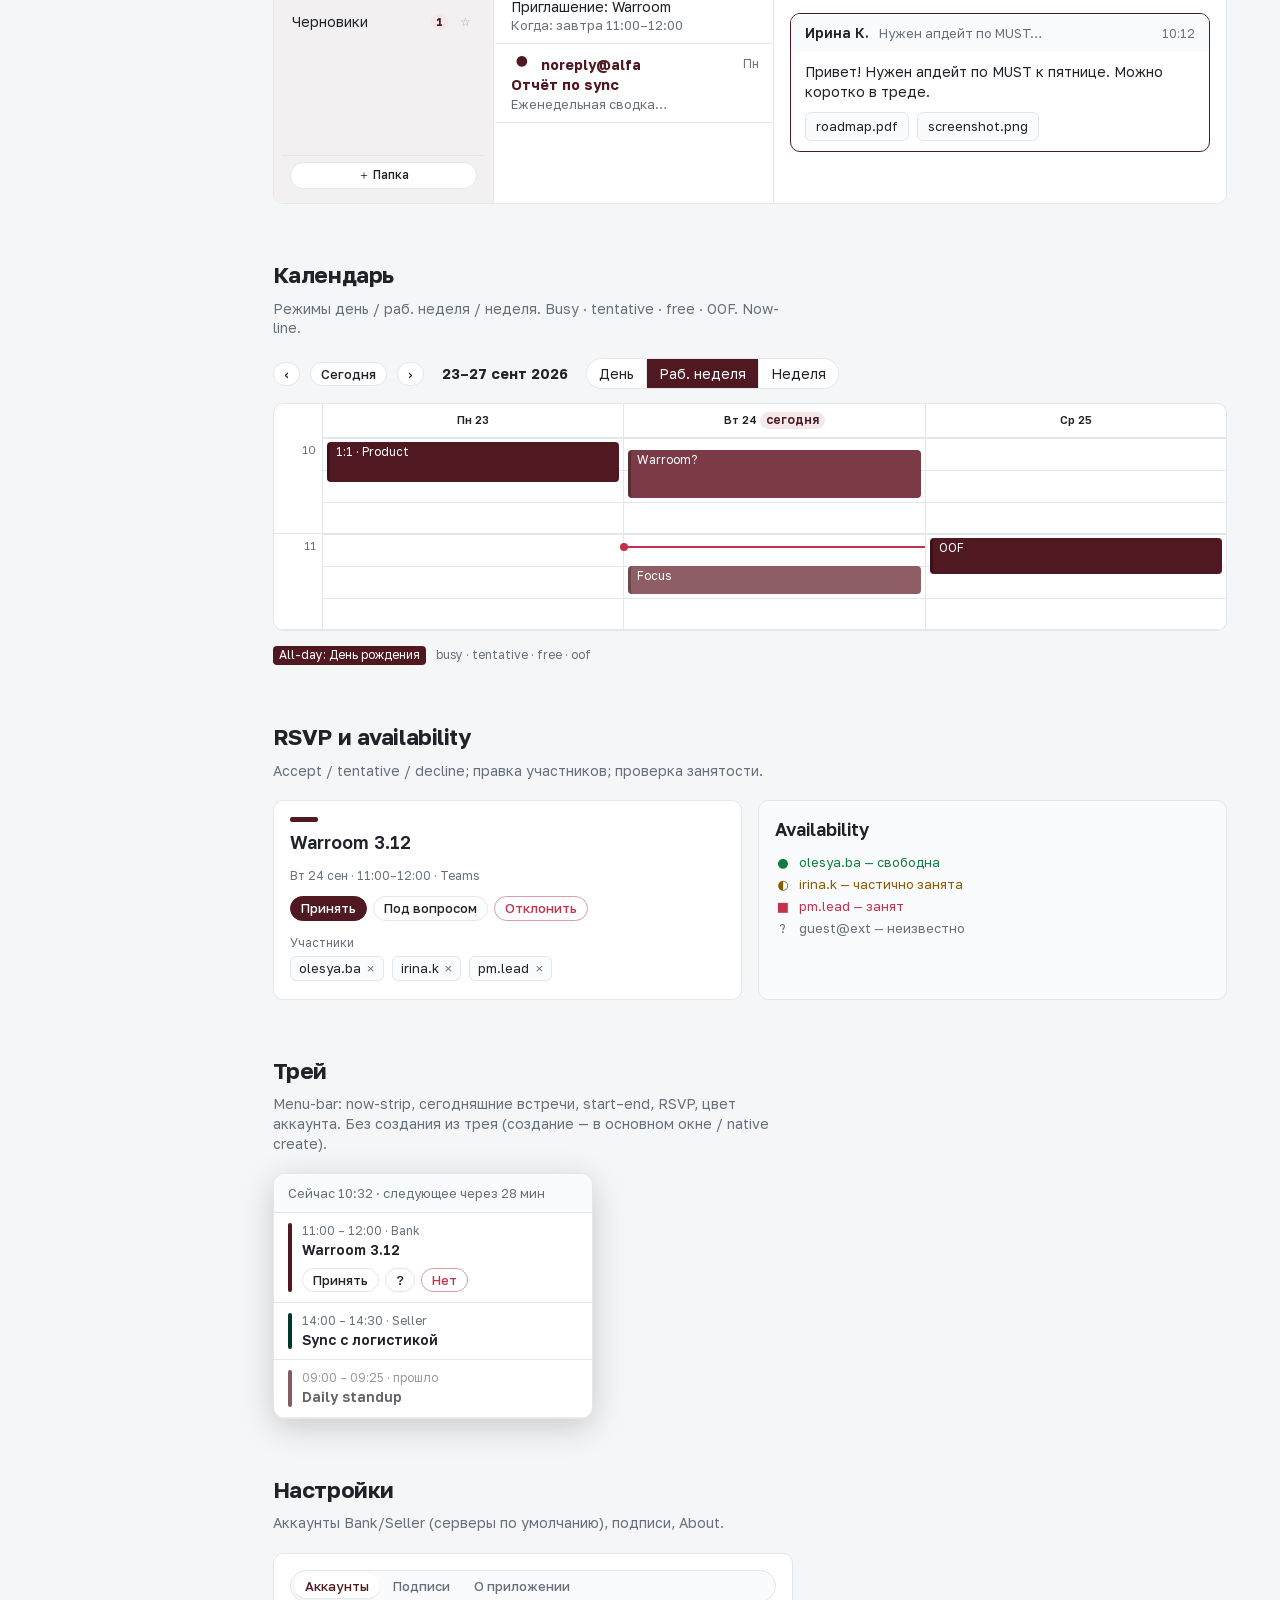
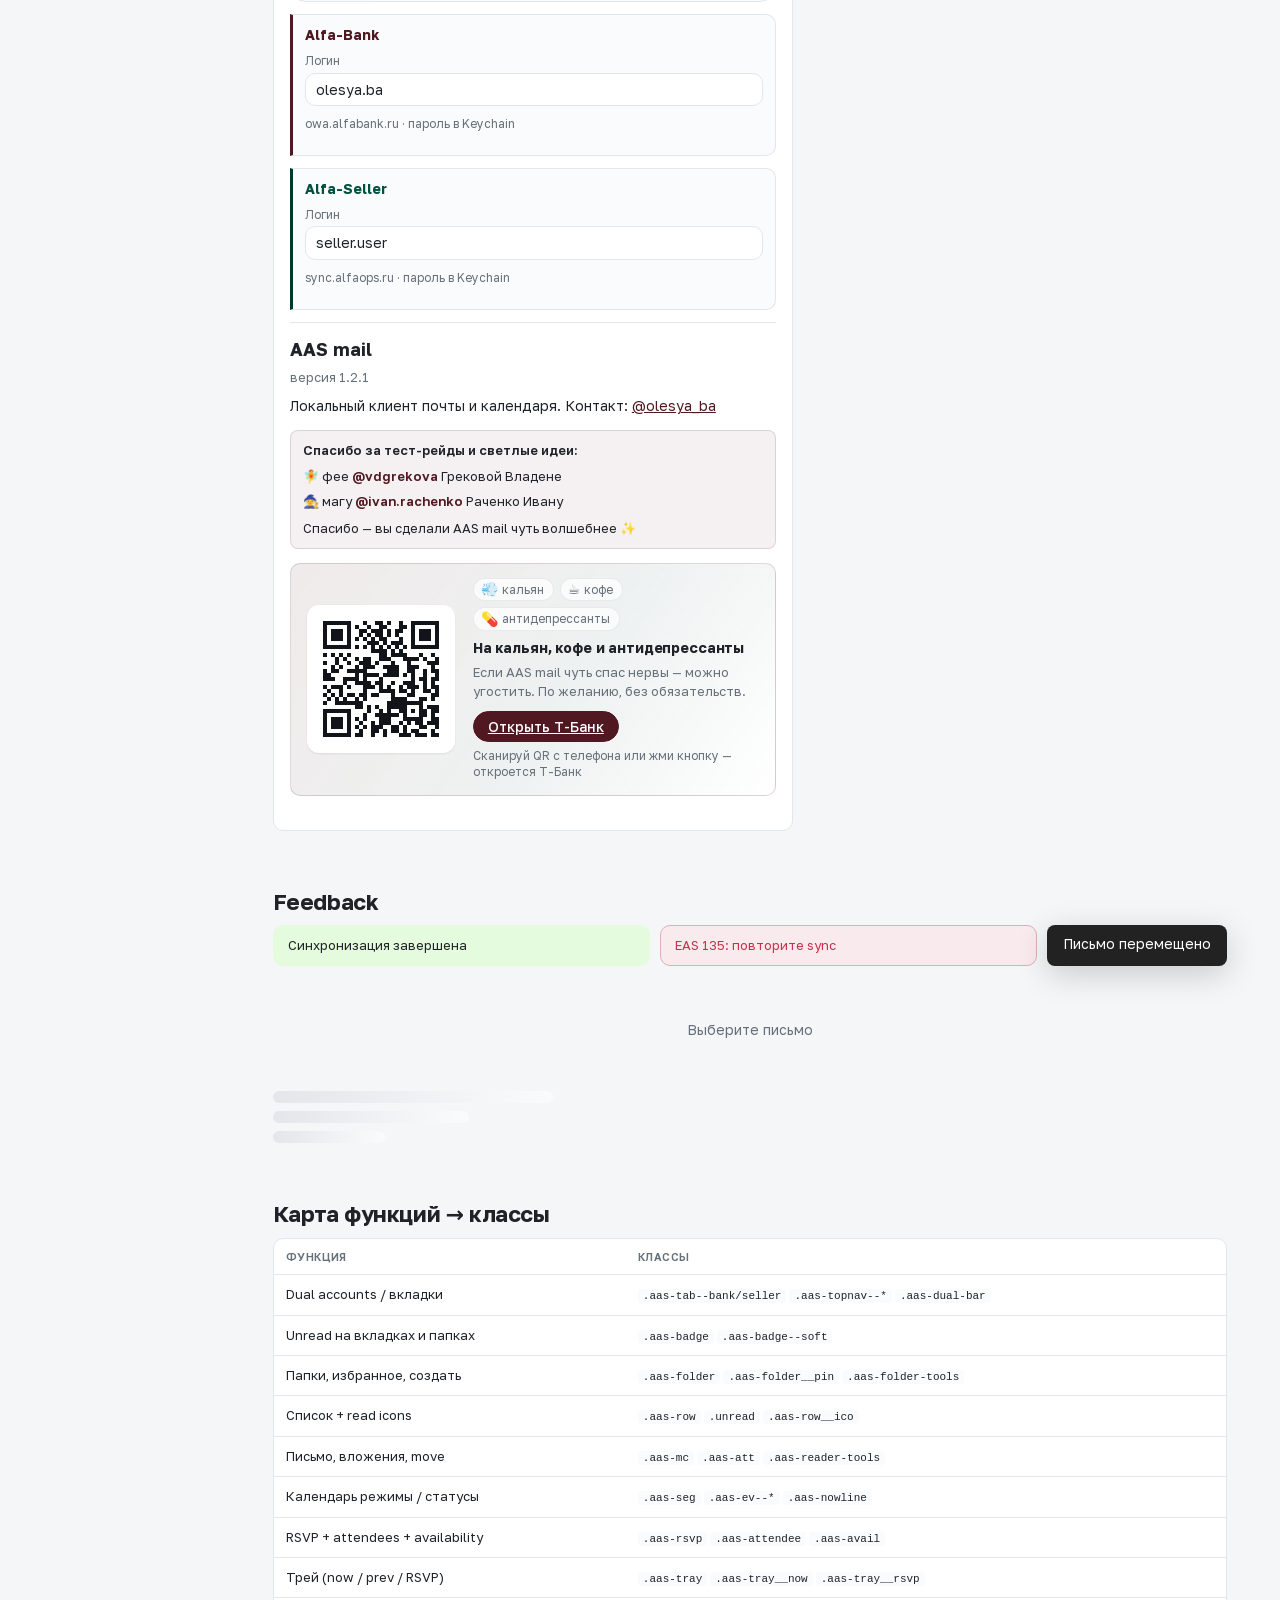
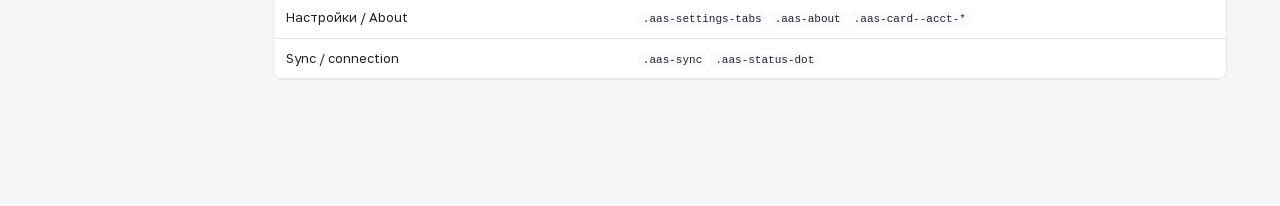
==== commit 50a6a42c: "Ship 1.2.23: About tip jar — QR and T-Bank link for coffee / hookah / antidepressants. Co-authored-b" ====
--- a/web/ui-kit/index.html
+++ b/web/ui-kit/index.html
@@ -606,7 +606,7 @@
             </div>
             <p class="aas-hint">sync.alfaops.ru · пароль в Keychain</p>
           </div>
-          <div class="aas-about" style="border-top:1px solid var(--aas-line);padding-top:14px">
+          <div class="aas-about" style="border-top:1px solid var(--aas-line);padding-top:14px;max-width:560px">
             <div class="aas-about__title">AAS mail</div>
             <div class="aas-about__ver">версия 1.2.1</div>
             <p style="margin:0;font-size:14px">Локальный клиент почты и календаря. Контакт: <a href="#" style="color:var(--aas-accent)">@olesya_ba</a></p>
@@ -617,6 +617,22 @@
                 <li>🧙 магу <span class="aas-about__handle">@ivan.rachenko</span> Раченко Ивану</li>
               </ul>
               <div class="aas-about__thanks-out">Спасибо — вы сделали AAS mail чуть волшебнее ✨</div>
+            </div>
+            <div class="aas-about__donate">
+              <div class="aas-about__donate-qr">
+                <img src="donate-qr.svg" width="132" height="132" alt="QR-код доната в Т-Банк" />
+              </div>
+              <div class="aas-about__donate-body">
+                <div class="aas-about__donate-kicker" aria-hidden="true">
+                  <span class="aas-about__donate-chip"><span class="aas-about__donate-emoji">💨</span>кальян</span>
+                  <span class="aas-about__donate-chip"><span class="aas-about__donate-emoji">☕</span>кофе</span>
+                  <span class="aas-about__donate-chip"><span class="aas-about__donate-emoji">💊</span>антидепрессанты</span>
+                </div>
+                <div class="aas-about__donate-title">На кальян, кофе и антидепрессанты</div>
+                <p class="aas-about__donate-blurb">Если AAS mail чуть спас нервы — можно угостить. По желанию, без обязательств.</p>
+                <a class="aas-btn aas-btn--primary aas-about__donate-cta" href="https://t.tb.ru/pm_short/4G5KYLcCEXx" target="_blank" rel="noopener noreferrer">Открыть Т-Банк</a>
+                <div class="aas-about__donate-hint">Сканируй QR с телефона или жми кнопку — откроется Т-Банк</div>
+              </div>
             </div>
           </div>
         </div>
--- a/web/ui-kit/tokens.css
+++ b/web/ui-kit/tokens.css
@@ -230,7 +230,7 @@
     --aas-bank-bg: #3a2a28;
     --aas-bank-mid: #ef6e42;
     --aas-bank-soft: #8d6a5c;
-    --aas-seller-fill: #2a8f72;
+    --aas-seller-fill: #237a61;
     --aas-seller-ink: #7dceb0;
     --aas-seller-bg: #16382f;
 }
@@ -245,53 +245,54 @@
 :root[data-theme="navy-orange"] body.theme-seller,
 :root[data-theme="navy-orange"] body.green {
     --aas-on-accent: #ffffff;
-    --aas-busy: #2a8f72;
+    --aas-busy: #237a61;
     --aas-tent: #4a7a6a;
     --aas-free: #5a7068;
     --aas-oof: #ef6e42;
 }
 
-/* Navy + Orange — light */
+/* Navy + Orange — light, «Терракота»: warm sand #F4EDE4, text #264653,
+   terracotta Bank (dark text: white on #E76F51 is only 3.1:1), teal Seller #1F7A70. */
 :root[data-theme="navy-orange-light"] {
     color-scheme: light;
-    --aas-bg: #f9f9f9;
-    --aas-panel: #ffffff;
-    --aas-panel-2: #f3f4f5;
-    --aas-line: #ced3d6;
-    --aas-line-strong: #b8c0c4;
-    --aas-text: #092634;
-    --aas-muted: #75858d;
-    --aas-on-accent: #0a0a0a;
+    --aas-bg: #f4ede4;
+    --aas-panel: #fffcf8;
+    --aas-panel-2: #f8f2ea;
+    --aas-line: #e3d8ca;
+    --aas-line-strong: #d2c4b3;
+    --aas-text: #264653;
+    --aas-muted: #5f6f72;
+    --aas-on-accent: #1f1a17;
     --aas-danger: #c4314b;
     --aas-ok: #107c41;
     --aas-warning-text: #8a5a00;
-    --aas-shadow: 0 8px 32px rgb(9 38 52 / 14%);
+    --aas-shadow: 0 8px 32px rgb(38 70 83 / 14%);
     --aas-cat-lift: 0%;
-    --aas-bank: #ef6e42;
-    --aas-bank-fill: #ef6e42;
-    --aas-bank-ink: #c44e28;
-    --aas-bank-bg: #fdeee8;
-    --aas-bank-mid: #ef6e42;
-    --aas-bank-soft: #c49080;
-    --aas-seller-fill: #003830;
-    --aas-seller-ink: #00503f;
-    --aas-seller-bg: #e4efec;
+    --aas-bank: #e76f51;
+    --aas-bank-fill: #e76f51;
+    --aas-bank-ink: #b4492f;
+    --aas-bank-bg: #fbe3da;
+    --aas-bank-mid: #e76f51;
+    --aas-bank-soft: #d9a08e;
+    --aas-seller-fill: #1f7a70;
+    --aas-seller-ink: #1f7a70;
+    --aas-seller-bg: #ddefec;
 }
 :root[data-theme="navy-orange-light"] body.theme-bank,
 :root[data-theme="navy-orange-light"] body:not(.green):not(.theme-seller) {
-    --aas-on-accent: #0a0a0a;
-    --aas-busy: #ef6e42;
-    --aas-tent: #c47a4a;
-    --aas-free: #8d9aa0;
-    --aas-oof: #004e72;
+    --aas-on-accent: #1f1a17;
+    --aas-busy: #e76f51;
+    --aas-tent: #c4603f;
+    --aas-free: #b8a898;
+    --aas-oof: #264653;
 }
 :root[data-theme="navy-orange-light"] body.theme-seller,
 :root[data-theme="navy-orange-light"] body.green {
     --aas-on-accent: #ffffff;
-    --aas-busy: #003830;
-    --aas-tent: #2a5c4a;
-    --aas-free: #3f7564;
-    --aas-oof: #ef6e42;
+    --aas-busy: #1f7a70;
+    --aas-tent: #2a9d8f;
+    --aas-free: #8fb8b2;
+    --aas-oof: #e76f51;
 }
 
 /* Royal Velvet — dark: velvet + pink #FF80BF */
@@ -354,7 +355,7 @@
     --aas-shadow: 0 8px 32px rgb(33 34 44 / 12%);
     --aas-cat-lift: 0%;
     --aas-bank: #d94f9a;
-    --aas-bank-fill: #d94f9a;
+    --aas-bank-fill: #b8387e;  /* #d94f9a under light text was 3.6:1 */
     --aas-bank-ink: #b0387a;
     --aas-bank-bg: #ffe8f3;
     --aas-bank-mid: #d94f9a;
@@ -389,7 +390,7 @@
     --aas-line: #43544c;
     --aas-line-strong: #54665c;
     --aas-text: #d6bd98;
-    --aas-muted: #8a9a8c;
+    --aas-muted: #a3b2a5;
     --aas-on-accent: #0a0a0a;
     --aas-danger: #e8a0a0;
     --aas-ok: #8ab890;
@@ -402,7 +403,7 @@
     --aas-bank-bg: #3a4034;
     --aas-bank-mid: #d6bd98;
     --aas-bank-soft: #8a8070;
-    --aas-seller-fill: #677d6a;
+    --aas-seller-fill: #5f7562;
     --aas-seller-ink: #a8c4a8;
     --aas-seller-bg: #243830;
 }
@@ -466,6 +467,263 @@
     --aas-oof: #c4a878;
 }
 
+/* ——— Palettes from the 2026-09 colour picks (docs: DESIGN.md → Оформление) ———
+   Same contract as StylesBA: base id = dark, *-light = light. Every text/fill
+   pair below is ≥ 4.5:1; fills too light for white text carry dark --aas-on-accent. */
+
+/* Mist — dark: deep teal-grey #162623, Seller #7FB5B0, Bank keeps Vinho */
+:root[data-theme="mist"] {
+    color-scheme: dark;
+    --aas-bg: #162623;
+    --aas-panel: #1d302d;
+    --aas-panel-2: #192b28;
+    --aas-line: #2f4643;
+    --aas-line-strong: #3d5754;
+    --aas-text: #e6eeec;
+    --aas-muted: #93aba8;
+    --aas-on-accent: #ffffff;
+    --aas-danger: #ff8a9c;
+    --aas-ok: #5cc98b;
+    --aas-warning-text: #ffc857;
+    --aas-shadow: 0 8px 32px rgb(0 0 0 / 50%);
+    --aas-cat-lift: 45%;
+    --aas-bank: #8c2f3d;
+    --aas-bank-fill: #8c2f3d;
+    --aas-bank-ink: #d48a95;
+    --aas-bank-bg: #3a2226;
+    --aas-bank-mid: #a8505e;
+    --aas-bank-soft: #6e4a50;
+    --aas-seller-fill: #7fb5b0;
+    --aas-seller-ink: #7fb5b0;
+    --aas-seller-bg: #223f3c;
+}
+:root[data-theme="mist"] body.theme-bank,
+:root[data-theme="mist"] body:not(.green):not(.theme-seller) {
+    --aas-on-accent: #ffffff;
+    --aas-busy: #8c2f3d;
+    --aas-tent: #6e3b45;
+    --aas-free: #4f5f5c;
+    --aas-oof: #3f7d78;
+}
+:root[data-theme="mist"] body.theme-seller,
+:root[data-theme="mist"] body.green {
+    --aas-on-accent: #162623;
+    --aas-busy: #3f7d78;
+    --aas-tent: #34615d;
+    --aas-free: #3d5754;
+    --aas-oof: #8c2f3d;
+}
+
+/* Mist — light: cool mist canvas #F0F5F7, Seller #295255 */
+:root[data-theme="mist-light"] {
+    color-scheme: light;
+    --aas-bg: #f0f5f7;
+    --aas-panel: #ffffff;
+    --aas-panel-2: #f6f9fa;
+    --aas-line: #dce5e8;
+    --aas-line-strong: #c5d2d6;
+    --aas-text: #162623;
+    --aas-muted: #4e6e6d;
+    --aas-on-accent: #ffffff;
+    --aas-danger: #c4314b;
+    --aas-ok: #107c41;
+    --aas-warning-text: #8a5a00;
+    --aas-shadow: 0 8px 32px rgb(22 38 35 / 12%);
+    --aas-cat-lift: 0%;
+    --aas-bank: #501820;
+    --aas-bank-fill: #501820;
+    --aas-bank-ink: #501820;
+    --aas-bank-bg: #f1e6e8;
+    --aas-bank-mid: #8a4a55;
+    --aas-bank-soft: #b07a82;
+    --aas-seller-fill: #295255;
+    --aas-seller-ink: #295255;
+    --aas-seller-bg: #e1ecec;
+}
+:root[data-theme="mist-light"] body.theme-bank,
+:root[data-theme="mist-light"] body:not(.green):not(.theme-seller) {
+    --aas-busy: #501820;
+    --aas-tent: #7a3a46;
+    --aas-free: #8f5d66;
+    --aas-oof: #295255;
+}
+:root[data-theme="mist-light"] body.theme-seller,
+:root[data-theme="mist-light"] body.green {
+    --aas-busy: #295255;
+    --aas-tent: #577877;
+    --aas-free: #7f9a99;
+    --aas-oof: #501820;
+}
+
+/* Forest — dark: #0F1F16 + lime #A7F432 (Seller CTA only) + terracotta Bank */
+:root[data-theme="forest"] {
+    color-scheme: dark;
+    --aas-bg: #0f1f16;
+    --aas-panel: #162a1f;
+    --aas-panel-2: #12241a;
+    --aas-line: #26402f;
+    --aas-line-strong: #33523d;
+    --aas-text: #eaf3e7;
+    --aas-muted: #8fa898;
+    --aas-on-accent: #1f1a17;
+    --aas-danger: #ff8a9c;
+    --aas-ok: #7fd39a;
+    --aas-warning-text: #ffc857;
+    --aas-shadow: 0 8px 32px rgb(0 0 0 / 55%);
+    --aas-cat-lift: 45%;
+    --aas-bank: #e76f51;
+    --aas-bank-fill: #e76f51;
+    --aas-bank-ink: #f0907a;
+    --aas-bank-bg: #3a2620;
+    --aas-bank-mid: #c4603f;
+    --aas-bank-soft: #8a5a4a;
+    --aas-seller-fill: #a7f432;
+    --aas-seller-ink: #a7f432;
+    --aas-seller-bg: #22381a;
+}
+:root[data-theme="forest"] body.theme-bank,
+:root[data-theme="forest"] body:not(.green):not(.theme-seller) {
+    --aas-on-accent: #1f1a17;
+    --aas-busy: #e76f51;
+    --aas-tent: #b0624a;
+    --aas-free: #4f6656;
+    --aas-oof: #3b8f7b;
+}
+:root[data-theme="forest"] body.theme-seller,
+:root[data-theme="forest"] body.green {
+    --aas-on-accent: #0f1f16;
+    --aas-busy: #3b8f7b;
+    --aas-tent: #5f8a3a;
+    --aas-free: #33523d;
+    --aas-oof: #e76f51;
+}
+
+/* Forest — light: sage canvas #EAF3E7; lime stays a fill, green ink for text */
+:root[data-theme="forest-light"] {
+    color-scheme: light;
+    --aas-bg: #eaf3e7;
+    --aas-panel: #ffffff;
+    --aas-panel-2: #f3f8f1;
+    --aas-line: #d3e0cf;
+    --aas-line-strong: #bccdb7;
+    --aas-text: #0f1f16;
+    --aas-muted: #55705f;
+    --aas-on-accent: #1f1a17;
+    --aas-danger: #c4314b;
+    --aas-ok: #107c41;
+    --aas-warning-text: #8a5a00;
+    --aas-shadow: 0 8px 32px rgb(15 31 22 / 12%);
+    --aas-cat-lift: 0%;
+    --aas-bank: #e76f51;
+    --aas-bank-fill: #e76f51;
+    --aas-bank-ink: #b4492f;
+    --aas-bank-bg: #fbe9e3;
+    --aas-bank-mid: #c4603f;
+    --aas-bank-soft: #d9a08e;
+    --aas-seller-fill: #a7f432;
+    --aas-seller-ink: #2e6b3a;
+    --aas-seller-bg: #e3f5cf;
+}
+:root[data-theme="forest-light"] body.theme-bank,
+:root[data-theme="forest-light"] body:not(.green):not(.theme-seller) {
+    --aas-on-accent: #1f1a17;
+    --aas-busy: #e76f51;
+    --aas-tent: #c4603f;
+    --aas-free: #d9a08e;
+    --aas-oof: #3b8f7b;
+}
+:root[data-theme="forest-light"] body.theme-seller,
+:root[data-theme="forest-light"] body.green {
+    --aas-on-accent: #0f1f16;
+    --aas-busy: #3b8f7b;
+    --aas-tent: #7abf5a;
+    --aas-free: #a3c4a0;
+    --aas-oof: #e76f51;
+}
+
+/* Coral + Mint — dark: ink #1A1A2E, Bank coral #FF6B6B, Seller mint #4ECDC4.
+   Coral owns "Bank/unread", so danger moves to amber to stay distinct. */
+:root[data-theme="coral-mint"] {
+    color-scheme: dark;
+    --aas-bg: #1a1a2e;
+    --aas-panel: #222238;
+    --aas-panel-2: #1e1e33;
+    --aas-line: #34344e;
+    --aas-line-strong: #45456a;
+    --aas-text: #f7fff7;
+    --aas-muted: #9a9db5;
+    --aas-on-accent: #1a1a2e;
+    --aas-danger: #ffc857;
+    --aas-ok: #9be08a;
+    --aas-warning-text: #ffd98a;
+    --aas-shadow: 0 8px 32px rgb(0 0 0 / 50%);
+    --aas-cat-lift: 40%;
+    --aas-bank: #ff6b6b;
+    --aas-bank-fill: #ff6b6b;
+    --aas-bank-ink: #ff8a8a;
+    --aas-bank-bg: #3a2433;
+    --aas-bank-mid: #d95a5a;
+    --aas-bank-soft: #8a5060;
+    --aas-seller-fill: #4ecdc4;
+    --aas-seller-ink: #6fdad2;
+    --aas-seller-bg: #1d3a42;
+}
+:root[data-theme="coral-mint"] body.theme-bank,
+:root[data-theme="coral-mint"] body:not(.green):not(.theme-seller) {
+    --aas-busy: #ff6b6b;
+    --aas-tent: #c05a66;
+    --aas-free: #5a5a7a;
+    --aas-oof: #4ecdc4;
+}
+:root[data-theme="coral-mint"] body.theme-seller,
+:root[data-theme="coral-mint"] body.green {
+    --aas-busy: #4ecdc4;
+    --aas-tent: #3a9a93;
+    --aas-free: #4a5a6a;
+    --aas-oof: #ff6b6b;
+}
+
+/* Coral + Mint — light: mint-white #F7FFF7; danger → raspberry */
+:root[data-theme="coral-mint-light"] {
+    color-scheme: light;
+    --aas-bg: #f7fff7;
+    --aas-panel: #ffffff;
+    --aas-panel-2: #f2faf3;
+    --aas-line: #dce8de;
+    --aas-line-strong: #c6d6c9;
+    --aas-text: #1a1a2e;
+    --aas-muted: #5e6278;
+    --aas-on-accent: #1a1a2e;
+    --aas-danger: #a8235e;
+    --aas-ok: #107c41;
+    --aas-warning-text: #8a5a00;
+    --aas-shadow: 0 8px 32px rgb(26 26 46 / 12%);
+    --aas-cat-lift: 0%;
+    --aas-bank: #ff6b6b;
+    --aas-bank-fill: #ff6b6b;
+    --aas-bank-ink: #c23a3a;
+    --aas-bank-bg: #ffe9e9;
+    --aas-bank-mid: #e05555;
+    --aas-bank-soft: #f0a0a0;
+    --aas-seller-fill: #4ecdc4;
+    --aas-seller-ink: #1f7f79;
+    --aas-seller-bg: #ddf6f3;
+}
+:root[data-theme="coral-mint-light"] body.theme-bank,
+:root[data-theme="coral-mint-light"] body:not(.green):not(.theme-seller) {
+    --aas-busy: #ff6b6b;
+    --aas-tent: #e08a8a;
+    --aas-free: #b8bccb;
+    --aas-oof: #4ecdc4;
+}
+:root[data-theme="coral-mint-light"] body.theme-seller,
+:root[data-theme="coral-mint-light"] body.green {
+    --aas-busy: #4ecdc4;
+    --aas-tent: #7fd8d1;
+    --aas-free: #b8bccb;
+    --aas-oof: #ff6b6b;
+}
+
 @media (prefers-reduced-motion: reduce) {
   :root {
     --aas-dur: 0ms;
--- a/web/ui-kit/components.css
+++ b/web/ui-kit/components.css
@@ -1052,16 +1052,36 @@
 }
 
 /* ——— Settings ——— */
+/* Section tabs are navigation, not an action — a segmented control on a track,
+   so they don't read as the footer's «Сохранить» (solid) / «Отмена» (outlined)
+   pill buttons. The magenta fill stays reserved for the primary action. */
 .aas-settings-tabs {
   display: flex;
-  gap: 4px;
+  gap: 2px;
   margin: 0 0 12px;
+  padding: 3px;
+  background: var(--aas-panel-2);
+  border: 1px solid var(--aas-line);
+  border-radius: var(--aas-r-pill);
+}
+
+.aas-settings-tabs .aas-btn {
+  border-color: transparent;
+  background: transparent;
+  color: var(--aas-muted);
+}
+
+.aas-settings-tabs .aas-btn:hover:not(:disabled) {
+  background: var(--aas-panel);
+  border-color: transparent;
+  color: var(--aas-text);
 }
 
 .aas-settings-tabs .aas-btn.on {
-  background: var(--aas-accent);
-  color: var(--aas-on-accent);
-  border-color: var(--aas-accent-text);
+  background: var(--aas-panel);
+  color: var(--aas-accent-text);
+  border-color: transparent;
+  box-shadow: 0 1px 2px rgb(0 0 0 / 10%);
 }
 
 .aas-about {
@@ -1115,6 +1135,114 @@
   line-height: 1.45;
 }
 
+/* Soft tip jar: wide QR + CTA strip under thanks (interactive → card ok). */
+.aas-about__donate {
+  display: grid;
+  grid-template-columns: auto minmax(0, 1fr);
+  gap: 16px 18px;
+  align-items: center;
+  margin: 14px 0 10px;
+  padding: 14px 16px;
+  border-radius: var(--aas-radius, 10px);
+  background:
+    linear-gradient(
+      125deg,
+      color-mix(in srgb, var(--aas-accent, #ef3124) 9%, transparent) 0%,
+      color-mix(in srgb, var(--aas-seller, #003830) 7%, transparent) 55%,
+      transparent 100%
+    );
+  border: 1px solid color-mix(in srgb, var(--aas-accent, #ef3124) 16%, transparent);
+}
+
+.aas-about__donate-qr {
+  flex: none;
+  padding: 8px;
+  border-radius: 12px;
+  background: #fff;
+  box-shadow: 0 1px 2px rgb(0 0 0 / 8%);
+  line-height: 0;
+}
+
+.aas-about__donate-qr img {
+  display: block;
+  width: 132px;
+  height: 132px;
+  image-rendering: pixelated;
+}
+
+.aas-about__donate-body {
+  min-width: 0;
+  display: flex;
+  flex-direction: column;
+  gap: 6px;
+  align-items: flex-start;
+}
+
+.aas-about__donate-kicker {
+  display: flex;
+  flex-wrap: wrap;
+  gap: 6px;
+  margin-bottom: 2px;
+}
+
+.aas-about__donate-chip {
+  display: inline-flex;
+  align-items: center;
+  gap: 4px;
+  padding: 3px 9px 3px 7px;
+  border-radius: var(--aas-r-pill, 999px);
+  background: color-mix(in srgb, var(--aas-panel, #fff) 72%, transparent);
+  border: 1px solid color-mix(in srgb, var(--aas-line, #e3e6ea) 80%, transparent);
+  font-size: var(--aas-t-xs, 12px);
+  color: var(--aas-muted, #66707a);
+  line-height: 1.3;
+}
+
+.aas-about__donate-emoji {
+  font-size: 14px;
+  line-height: 1;
+}
+
+.aas-about__donate-title {
+  font-weight: 700;
+  font-size: var(--aas-t-md, 16px);
+  line-height: 1.3;
+  letter-spacing: -0.01em;
+}
+
+.aas-about__donate-blurb {
+  margin: 0;
+  font-size: var(--aas-t-sm, 13px);
+  line-height: 1.45;
+  color: var(--aas-muted, #66707a);
+}
+
+.aas-about__donate-cta {
+  margin-top: 4px;
+}
+
+.aas-about__donate-hint {
+  font-size: var(--aas-t-xs, 12px);
+  color: var(--aas-muted, #66707a);
+  line-height: 1.35;
+}
+
+@media (max-width: 520px) {
+  .aas-about__donate {
+    grid-template-columns: 1fr;
+    justify-items: center;
+    text-align: center;
+  }
+
+  .aas-about__donate-body {
+    align-items: center;
+  }
+
+  .aas-about__donate-kicker {
+    justify-content: center;
+  }
+}
+
 .aas-acct-title {
   font-weight: 700;
   margin-bottom: 8px;
